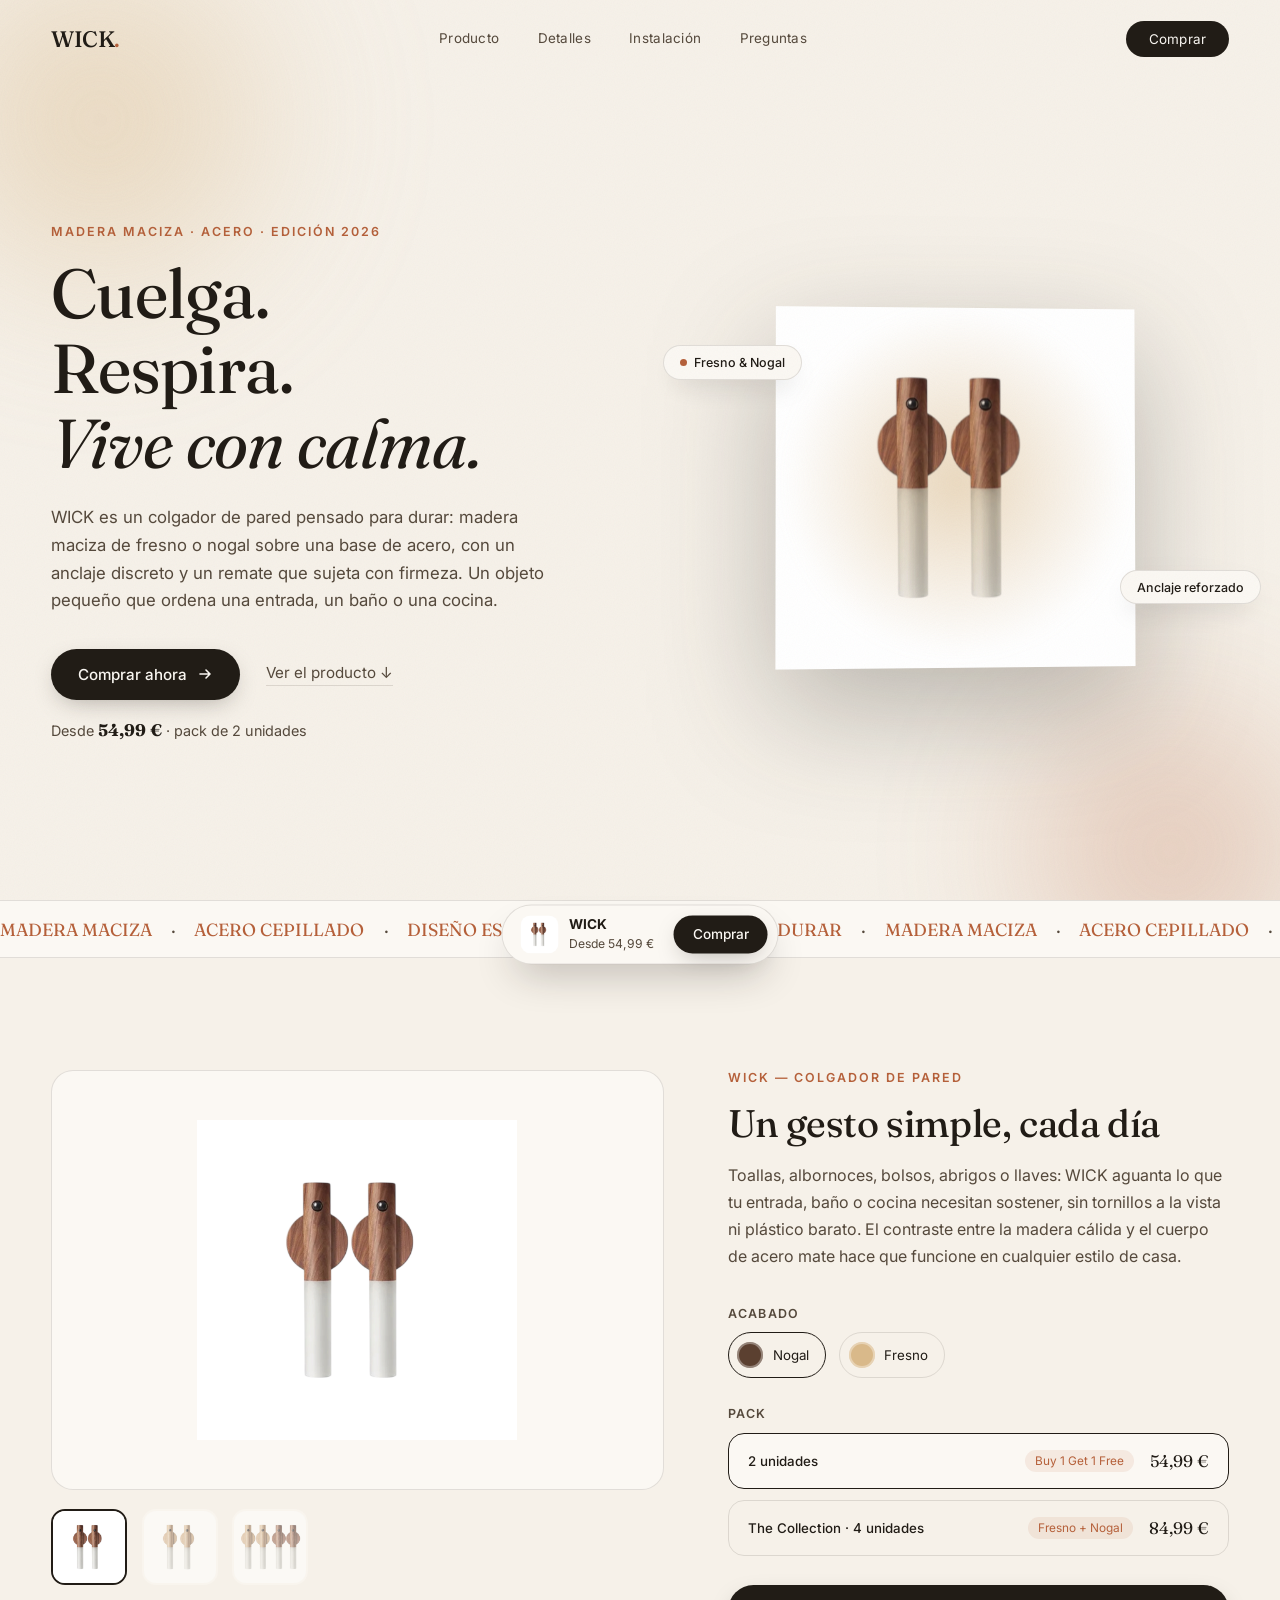
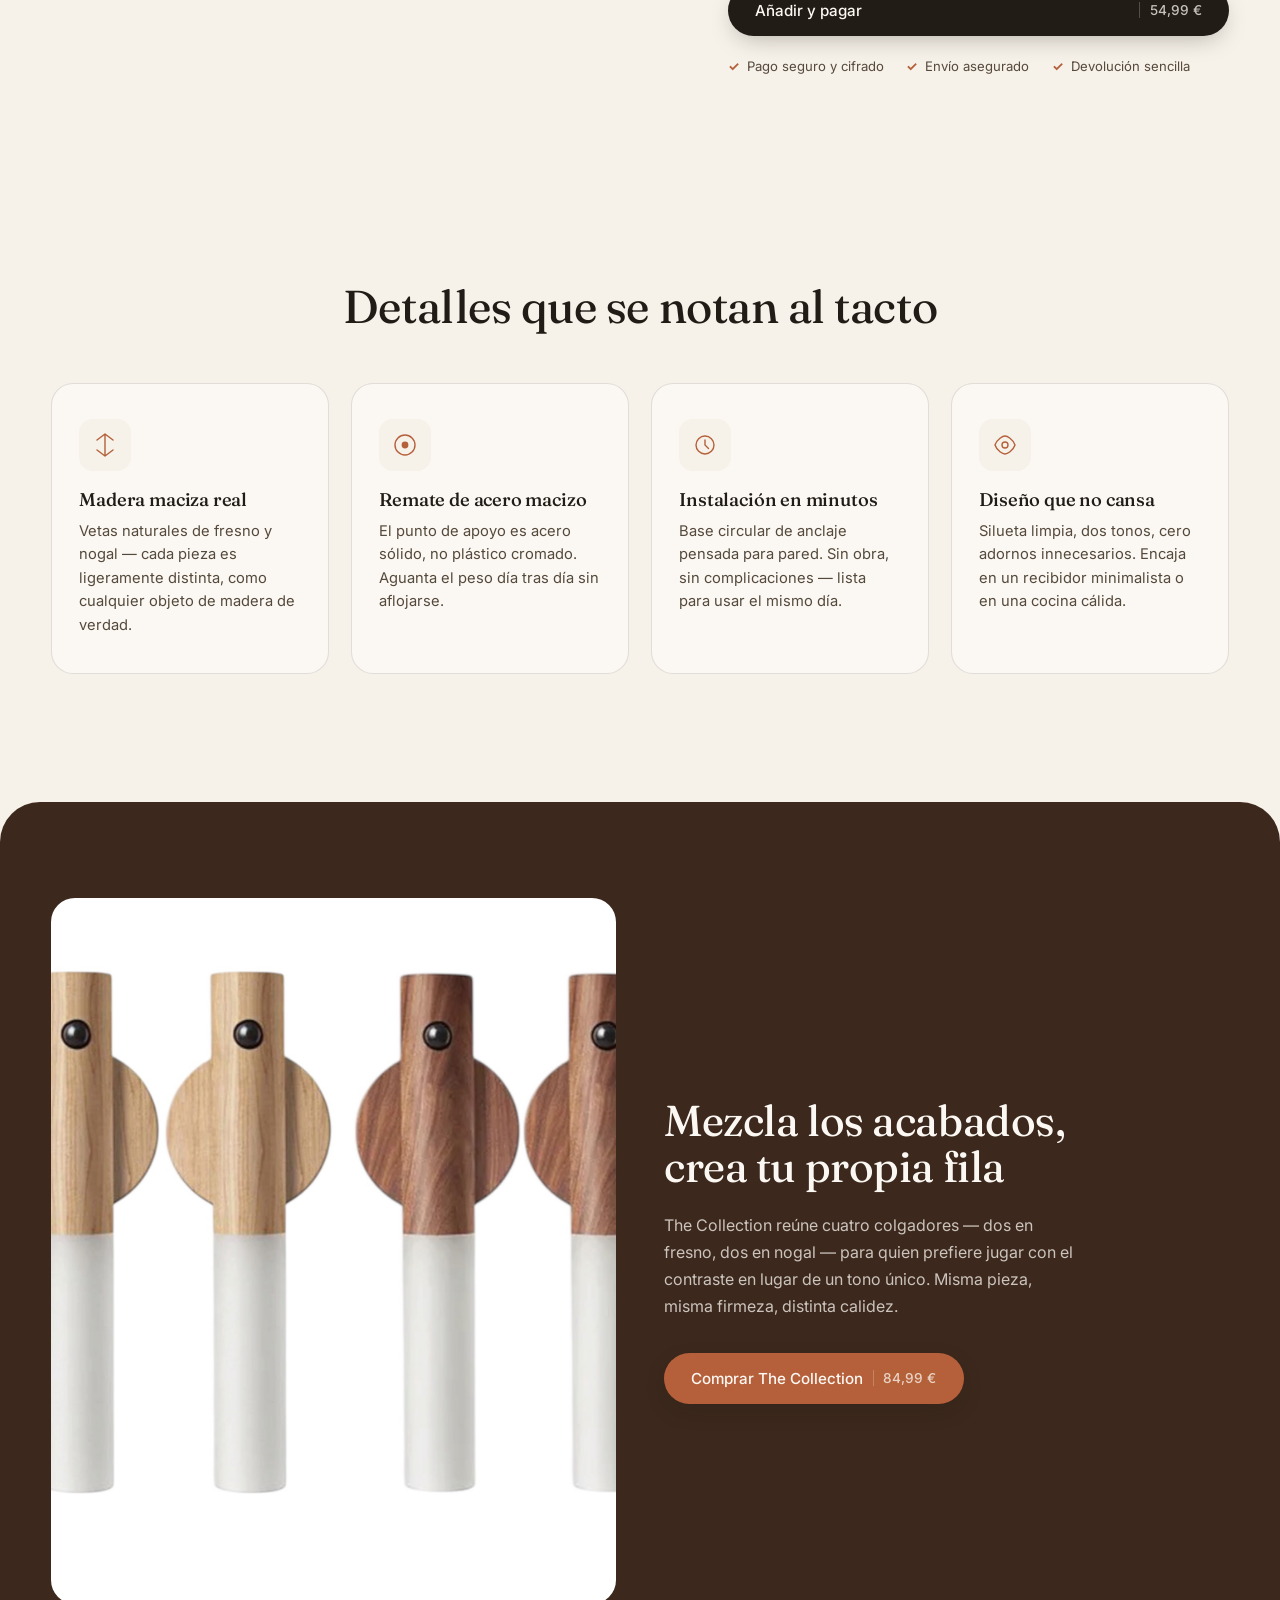
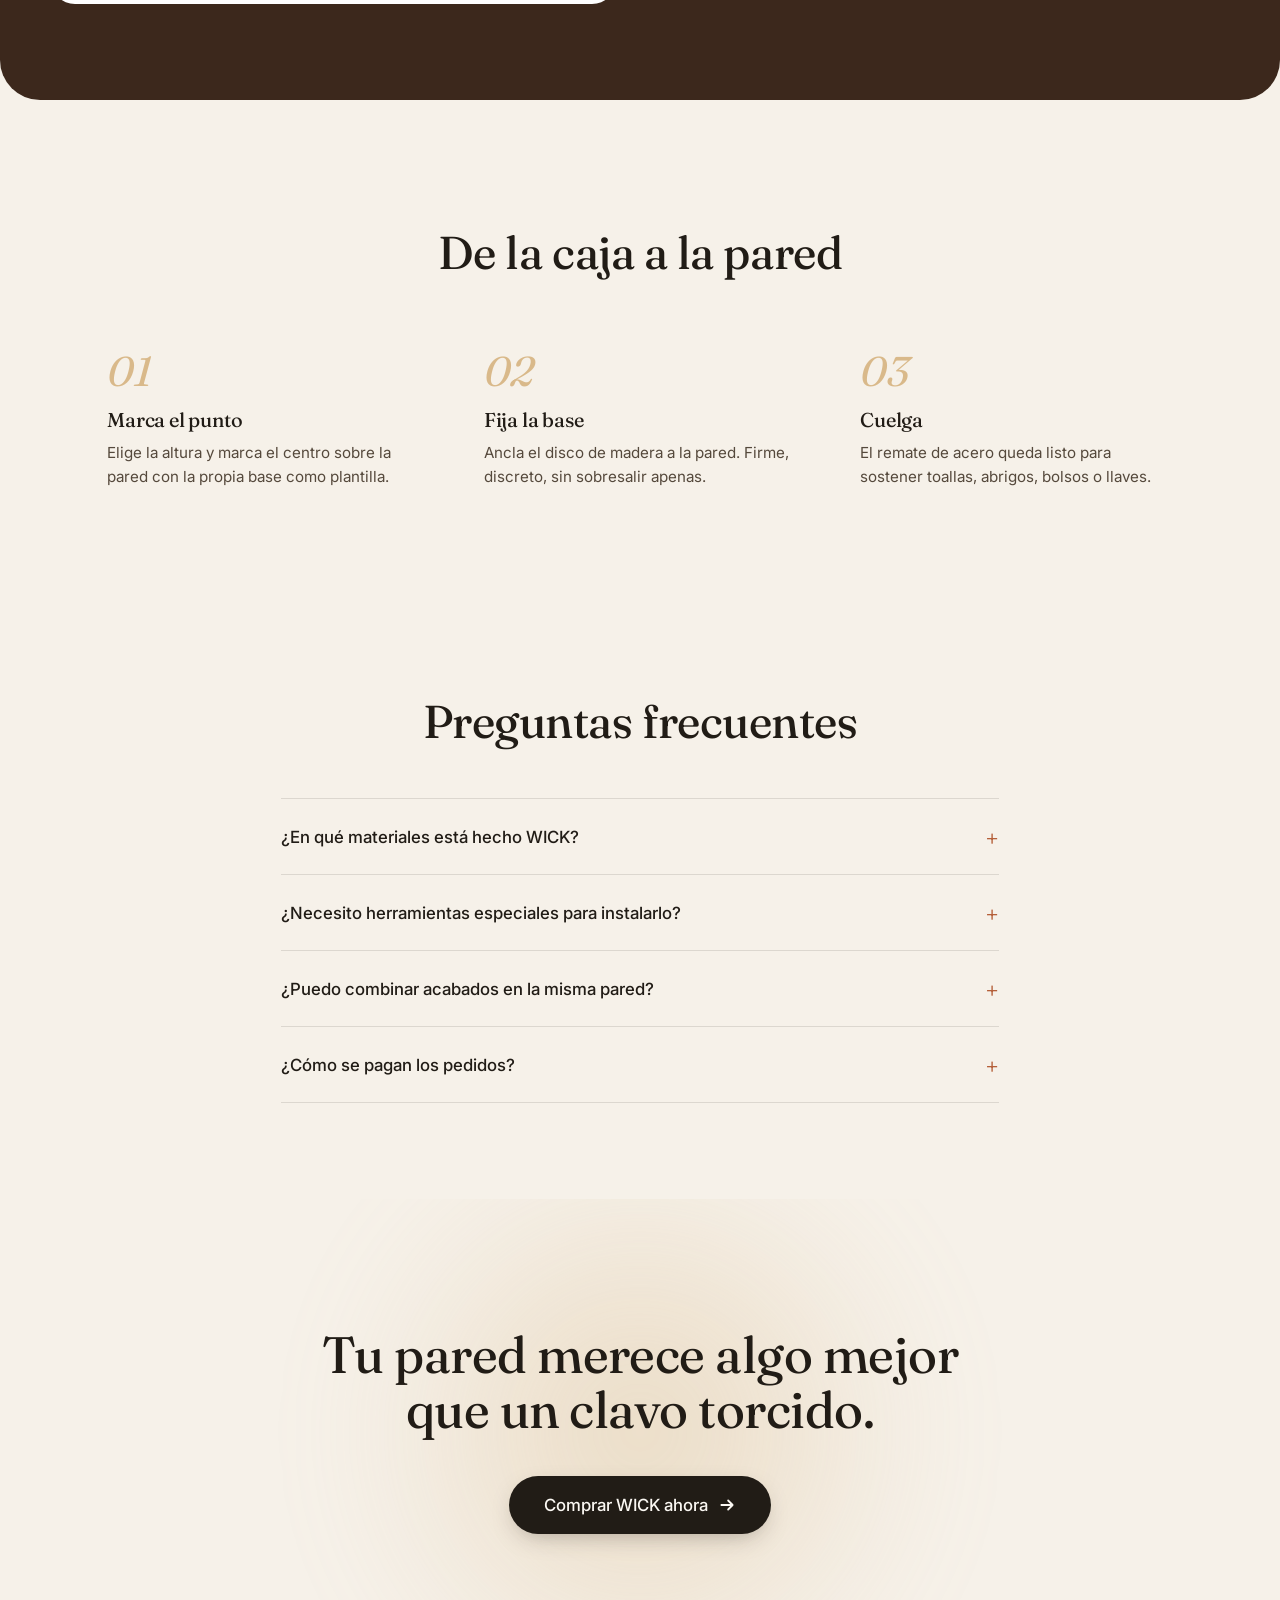
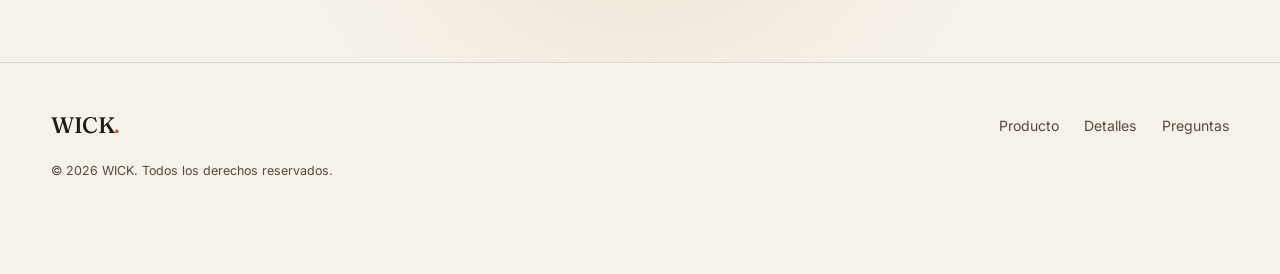
==== index.html @ 71471a66 "Replace café-bistró site with WICK product landing page Full rebuild: single-product dropshipping si" ====
<!DOCTYPE html>
<html lang="es">
<head>
<meta charset="UTF-8" />
<meta name="viewport" content="width=device-width, initial-scale=1.0" />
<title>WICK — Colgadores de madera con carácter</title>
<meta name="description" content="WICK. Colgadores de pared de madera maciza y acero, en acabado fresno y nogal. Diseño escandinavo, instalación en minutos." />
<link rel="preconnect" href="https://fonts.googleapis.com" />
<link rel="preconnect" href="https://fonts.gstatic.com" crossorigin />
<link href="https://fonts.googleapis.com/css2?family=Fraunces:ital,opsz,wght@0,9..144,300;0,9..144,450;0,9..144,600;1,9..144,400&family=Inter:wght@300;400;500;600;700&display=swap" rel="stylesheet" />
<link rel="stylesheet" href="css/styles.css" />
</head>
<body>

<div class="grain"></div>
<div class="cursor-dot" id="cursorDot"></div>

<div class="progress-bar" id="progressBar"></div>

<header class="nav" id="nav">
  <a href="#top" class="logo">WICK<span class="logo-dot">.</span></a>
  <nav class="nav-links">
    <a href="#producto">Producto</a>
    <a href="#detalles">Detalles</a>
    <a href="#instalacion">Instalación</a>
    <a href="#faq">Preguntas</a>
  </nav>
  <button class="nav-cta" data-buy data-pack="pair">Comprar</button>
  <button class="nav-burger" id="navBurger" aria-label="Menú">
    <span></span><span></span>
  </button>
</header>

<div class="mobile-menu" id="mobileMenu">
  <a href="#producto">Producto</a>
  <a href="#detalles">Detalles</a>
  <a href="#instalacion">Instalación</a>
  <a href="#faq">Preguntas</a>
  <button class="mobile-buy" data-buy data-pack="pair">Comprar ahora</button>
</div>

<main id="top">

  <!-- HERO -->
  <section class="hero">
    <div class="hero-blob blob-a"></div>
    <div class="hero-blob blob-b"></div>
    <div class="hero-inner">
      <p class="eyebrow reveal">Madera maciza · Acero · Edición 2026</p>
      <h1 class="hero-title reveal">
        <span>Cuelga.</span>
        <span>Respira.</span>
        <span class="italic">Vive con calma.</span>
      </h1>
      <p class="hero-sub reveal">
        WICK es un colgador de pared pensado para durar: madera maciza de fresno o nogal
        sobre una base de acero, con un anclaje discreto y un remate que sujeta con firmeza.
        Un objeto pequeño que ordena una entrada, un baño o una cocina.
      </p>
      <div class="hero-cta-row reveal">
        <button class="btn-primary" data-buy data-pack="pair">
          <span>Comprar ahora</span>
          <svg width="16" height="16" viewBox="0 0 16 16" fill="none"><path d="M3 8H13M13 8L9 4M13 8L9 12" stroke="currentColor" stroke-width="1.6" stroke-linecap="round" stroke-linejoin="round"/></svg>
        </button>
        <a href="#producto" class="btn-ghost">Ver el producto ↓</a>
      </div>
      <p class="hero-price reveal">Desde <strong>54,99&nbsp;€</strong> · pack de 2 unidades</p>
    </div>

    <div class="hero-stage reveal" id="tiltStage">
      <div class="hero-stage-glow"></div>
      <img id="tiltImg" class="hero-stage-img" src="assets/img/wick-walnut-pair.jpg" alt="Colgadores WICK en nogal" />
      <div class="floating-chip chip-1">
        <span class="chip-dot"></span> Fresno &amp; Nogal
      </div>
      <div class="floating-chip chip-2">
        Anclaje reforzado
      </div>
    </div>
  </section>

  <!-- MARQUEE -->
  <div class="marquee">
    <div class="marquee-track">
      <span>MADERA MACIZA</span><span>·</span><span>ACERO CEPILLADO</span><span>·</span>
      <span>DISEÑO ESCANDINAVO</span><span>·</span><span>HECHO PARA DURAR</span><span>·</span>
      <span>MADERA MACIZA</span><span>·</span><span>ACERO CEPILLADO</span><span>·</span>
      <span>DISEÑO ESCANDINAVO</span><span>·</span><span>HECHO PARA DURAR</span><span>·</span>
    </div>
  </div>

  <!-- PRODUCTO / SELECTOR -->
  <section class="product" id="producto">
    <div class="product-gallery">
      <div class="product-frame reveal-scale">
        <img id="productImg" src="assets/img/wick-walnut-pair.jpg" alt="WICK nogal" />
      </div>
      <div class="product-thumbs">
        <button class="thumb active" data-finish="walnut" data-img="assets/img/wick-walnut-pair.jpg">
          <img src="assets/img/wick-walnut-pair.jpg" alt="Nogal" />
        </button>
        <button class="thumb" data-finish="ash" data-img="assets/img/wick-ash-pair.jpg">
          <img src="assets/img/wick-ash-pair.jpg" alt="Fresno" />
        </button>
        <button class="thumb" data-finish="mix" data-img="assets/img/wick-collection-4.jpg">
          <img src="assets/img/wick-collection-4.jpg" alt="The Collection" />
        </button>
      </div>
    </div>

    <div class="product-info">
      <p class="eyebrow reveal">WICK — Colgador de pared</p>
      <h2 class="reveal">Un gesto simple, cada día</h2>
      <p class="product-desc reveal">
        Toallas, albornoces, bolsos, abrigos o llaves: WICK aguanta lo que tu entrada,
        baño o cocina necesitan sostener, sin tornillos a la vista ni plástico barato.
        El contraste entre la madera cálida y el cuerpo de acero mate hace que funcione
        en cualquier estilo de casa.
      </p>

      <div class="option-block reveal">
        <span class="option-label">Acabado</span>
        <div class="swatches">
          <button class="swatch active" data-finish="walnut" data-img="assets/img/wick-walnut-pair.jpg" style="--sw:#5b4030">
            <span>Nogal</span>
          </button>
          <button class="swatch" data-finish="ash" data-img="assets/img/wick-ash-pair.jpg" style="--sw:#d9b98a">
            <span>Fresno</span>
          </button>
        </div>
      </div>

      <div class="option-block reveal">
        <span class="option-label">Pack</span>
        <div class="pack-options">
          <button class="pack-option active" data-pack="pair" data-price="54,99 €">
            <span class="pack-name">2 unidades</span>
            <span class="pack-tag">Buy 1 Get 1 Free</span>
            <span class="pack-price">54,99 €</span>
          </button>
          <button class="pack-option" data-pack="collection" data-price="84,99 €">
            <span class="pack-name">The Collection · 4 unidades</span>
            <span class="pack-tag">Fresno + Nogal</span>
            <span class="pack-price">84,99 €</span>
          </button>
        </div>
      </div>

      <button class="btn-primary btn-block reveal" data-buy data-pack-dynamic>
        <span>Añadir y pagar</span>
        <span class="btn-price" id="btnPrice">54,99 €</span>
      </button>

      <ul class="assurances reveal">
        <li>Pago seguro y cifrado</li>
        <li>Envío asegurado</li>
        <li>Devolución sencilla</li>
      </ul>
    </div>
  </section>

  <!-- DETALLES / FEATURES -->
  <section class="features" id="detalles">
    <h2 class="section-title reveal">Detalles que se notan al tacto</h2>
    <div class="features-grid">
      <div class="feature-card reveal-scale">
        <div class="feature-icon">
          <svg width="28" height="28" viewBox="0 0 28 28" fill="none"><path d="M14 3v22M6 9l8-6 8 6M6 19l8 6 8-6" stroke="currentColor" stroke-width="1.4" stroke-linecap="round" stroke-linejoin="round"/></svg>
        </div>
        <h3>Madera maciza real</h3>
        <p>Vetas naturales de fresno y nogal — cada pieza es ligeramente distinta, como cualquier objeto de madera de verdad.</p>
      </div>
      <div class="feature-card reveal-scale">
        <div class="feature-icon">
          <svg width="28" height="28" viewBox="0 0 28 28" fill="none"><circle cx="14" cy="14" r="10" stroke="currentColor" stroke-width="1.4"/><circle cx="14" cy="14" r="3.4" fill="currentColor"/></svg>
        </div>
        <h3>Remate de acero macizo</h3>
        <p>El punto de apoyo es acero sólido, no plástico cromado. Aguanta el peso día tras día sin aflojarse.</p>
      </div>
      <div class="feature-card reveal-scale">
        <div class="feature-icon">
          <svg width="28" height="28" viewBox="0 0 28 28" fill="none"><rect x="5" y="5" width="18" height="18" rx="9" stroke="currentColor" stroke-width="1.4"/><path d="M14 9v5l3.5 3.5" stroke="currentColor" stroke-width="1.4" stroke-linecap="round"/></svg>
        </div>
        <h3>Instalación en minutos</h3>
        <p>Base circular de anclaje pensada para pared. Sin obra, sin complicaciones — lista para usar el mismo día.</p>
      </div>
      <div class="feature-card reveal-scale">
        <div class="feature-icon">
          <svg width="28" height="28" viewBox="0 0 28 28" fill="none"><path d="M4 14c2-6 8-9 10-9s8 3 10 9c-2 6-8 9-10 9s-8-3-10-9Z" stroke="currentColor" stroke-width="1.4"/><circle cx="14" cy="14" r="3" stroke="currentColor" stroke-width="1.4"/></svg>
        </div>
        <h3>Diseño que no cansa</h3>
        <p>Silueta limpia, dos tonos, cero adornos innecesarios. Encaja en un recibidor minimalista o en una cocina cálida.</p>
      </div>
    </div>
  </section>

  <!-- LIFESTYLE PARALLAX -->
  <section class="lifestyle">
    <div class="lifestyle-media" id="parallaxImg">
      <img src="assets/img/wick-collection-4.jpg" alt="Colección completa WICK" />
    </div>
    <div class="lifestyle-text">
      <h2 class="reveal">Mezcla los acabados,<br />crea tu propia fila</h2>
      <p class="reveal">
        The Collection reúne cuatro colgadores — dos en fresno, dos en nogal — para
        quien prefiere jugar con el contraste en lugar de un tono único. Misma pieza,
        misma firmeza, distinta calidez.
      </p>
      <button class="btn-primary reveal" data-buy data-pack="collection">
        <span>Comprar The Collection</span>
        <span class="btn-price">84,99 €</span>
      </button>
    </div>
  </section>

  <!-- INSTALACION STEPS -->
  <section class="steps" id="instalacion">
    <h2 class="section-title reveal">De la caja a la pared</h2>
    <div class="steps-row">
      <div class="step reveal-scale">
        <span class="step-num">01</span>
        <h3>Marca el punto</h3>
        <p>Elige la altura y marca el centro sobre la pared con la propia base como plantilla.</p>
      </div>
      <div class="step reveal-scale">
        <span class="step-num">02</span>
        <h3>Fija la base</h3>
        <p>Ancla el disco de madera a la pared. Firme, discreto, sin sobresalir apenas.</p>
      </div>
      <div class="step reveal-scale">
        <span class="step-num">03</span>
        <h3>Cuelga</h3>
        <p>El remate de acero queda listo para sostener toallas, abrigos, bolsos o llaves.</p>
      </div>
    </div>
  </section>

  <!-- FAQ -->
  <section class="faq" id="faq">
    <h2 class="section-title reveal">Preguntas frecuentes</h2>
    <div class="faq-list">
      <div class="faq-item reveal">
        <button class="faq-q">
          ¿En qué materiales está hecho WICK?
          <span class="faq-plus">+</span>
        </button>
        <div class="faq-a"><p>Cuerpo de madera maciza (fresno o nogal) combinado con una base y remate de acero. Nada de plástico en las zonas de contacto o carga.</p></div>
      </div>
      <div class="faq-item reveal">
        <button class="faq-q">
          ¿Necesito herramientas especiales para instalarlo?
          <span class="faq-plus">+</span>
        </button>
        <div class="faq-a"><p>No. La base circular está pensada para una fijación sencilla en pared con las herramientas básicas que ya tienes en casa.</p></div>
      </div>
      <div class="faq-item reveal">
        <button class="faq-q">
          ¿Puedo combinar acabados en la misma pared?
          <span class="faq-plus">+</span>
        </button>
        <div class="faq-a"><p>Sí — de hecho es lo que propone The Collection: dos WICK en fresno y dos en nogal para jugar con el contraste.</p></div>
      </div>
      <div class="faq-item reveal">
        <button class="faq-q">
          ¿Cómo se pagan los pedidos?
          <span class="faq-plus">+</span>
        </button>
        <div class="faq-a"><p>El pago se procesa a través de un checkout seguro cifrado. Al pulsar «Comprar» te llevamos directamente a completar el pedido.</p></div>
      </div>
    </div>
  </section>

  <!-- FINAL CTA -->
  <section class="final-cta">
    <div class="final-blob"></div>
    <h2 class="reveal">Tu pared merece algo mejor<br />que un clavo torcido.</h2>
    <button class="btn-primary btn-large reveal" data-buy data-pack="pair">
      <span>Comprar WICK ahora</span>
      <svg width="18" height="18" viewBox="0 0 16 16" fill="none"><path d="M3 8H13M13 8L9 4M13 8L9 12" stroke="currentColor" stroke-width="1.6" stroke-linecap="round" stroke-linejoin="round"/></svg>
    </button>
  </section>

</main>

<footer class="footer">
  <div class="footer-top">
    <span class="logo">WICK<span class="logo-dot">.</span></span>
    <div class="footer-links">
      <a href="#producto">Producto</a>
      <a href="#detalles">Detalles</a>
      <a href="#faq">Preguntas</a>
    </div>
  </div>
  <p class="footer-note">© 2026 WICK. Todos los derechos reservados.</p>
</footer>

<div class="sticky-buy" id="stickyBuy">
  <div class="sticky-buy-info">
    <img src="assets/img/wick-walnut-pair.jpg" alt="" />
    <div>
      <strong>WICK</strong>
      <span id="stickyPrice">Desde 54,99 €</span>
    </div>
  </div>
  <button class="btn-primary" data-buy data-pack-dynamic>Comprar</button>
</div>

<script src="js/main.js"></script>
</body>
</html>
---- css/styles.css ----
/* ---------- Reset & base ---------- */
*, *::before, *::after { box-sizing: border-box; margin: 0; padding: 0; }

:root {
  --cream: #f6f1e9;
  --paper: #fbf8f3;
  --ink: #211c16;
  --ink-soft: #55493c;
  --walnut: #5b4030;
  --walnut-deep: #3c281c;
  --ash: #d9b98a;
  --rust: #b5603a;
  --steel: #3a3f3f;
  --line: rgba(33, 28, 22, 0.12);
  --radius: 22px;
  --ease: cubic-bezier(.16,.84,.32,1);
}

html { scroll-behavior: smooth; }

body {
  background: var(--cream);
  color: var(--ink);
  font-family: "Inter", sans-serif;
  font-weight: 400;
  overflow-x: hidden;
  cursor: default;
  -webkit-font-smoothing: antialiased;
}

h1, h2, h3 {
  font-family: "Fraunces", serif;
  font-weight: 450;
  letter-spacing: -0.01em;
  line-height: 1.08;
}

.italic { font-style: italic; font-weight: 400; }

img { max-width: 100%; display: block; }

a { color: inherit; }

button { font-family: inherit; cursor: pointer; border: none; background: none; color: inherit; }

.reveal, .reveal-scale {
  opacity: 0;
  transform: translateY(28px);
  transition: opacity .9s var(--ease), transform .9s var(--ease);
}
.reveal-scale { transform: translateY(20px) scale(.96); }
.reveal.in, .reveal-scale.in { opacity: 1; transform: none; }

/* stagger inside hero/product blocks */
.hero-title span, .hero-sub, .hero-cta-row, .eyebrow, .hero-price { transition-delay: calc(var(--i, 0) * 70ms); }

/* ---------- Grain texture overlay ---------- */
.grain {
  position: fixed; inset: 0; z-index: 9998; pointer-events: none;
  opacity: .045; mix-blend-mode: multiply;
  background-image: url("data:image/svg+xml,%3Csvg xmlns='http://www.w3.org/2000/svg' width='120' height='120'%3E%3Cfilter id='n'%3E%3CfeTurbulence type='fractalNoise' baseFrequency='0.9' numOctaves='2' stitchTiles='stitch'/%3E%3C/filter%3E%3Crect width='100%25' height='100%25' filter='url(%23n)'/%3E%3C/svg%3E");
}

/* custom cursor dot (desktop only, added via JS) */
.cursor-dot {
  position: fixed; top: 0; left: 0; width: 10px; height: 10px; border-radius: 50%;
  background: var(--rust); pointer-events: none; z-index: 9999;
  transform: translate(-50%,-50%); transition: transform .15s ease, opacity .3s ease, width .2s ease, height .2s ease;
  opacity: 0;
}
.cursor-dot.show { opacity: .85; }
.cursor-dot.big { width: 40px; height: 40px; background: rgba(181,96,58,.18); border: 1px solid var(--rust); }

/* progress bar */
.progress-bar {
  position: fixed; top: 0; left: 0; height: 3px; width: 0%;
  background: linear-gradient(90deg, var(--rust), var(--walnut));
  z-index: 10000; transition: width .1s linear;
}

/* ---------- Nav ---------- */
.nav {
  position: fixed; top: 0; left: 0; right: 0; z-index: 500;
  display: flex; align-items: center; justify-content: space-between;
  padding: 1.3rem clamp(1.2rem, 4vw, 3.2rem);
  background: rgba(246, 241, 233, 0);
  transition: background .4s var(--ease), padding .4s var(--ease), box-shadow .4s var(--ease);
}
.nav.scrolled {
  background: rgba(246, 241, 233, .88);
  backdrop-filter: blur(16px);
  padding-top: .85rem; padding-bottom: .85rem;
  box-shadow: 0 1px 0 var(--line);
}
.logo {
  font-family: "Fraunces", serif; font-size: 1.4rem; font-weight: 500;
  text-decoration: none; letter-spacing: -0.02em;
}
.logo-dot { color: var(--rust); }
.nav-links { display: flex; gap: 2.4rem; list-style: none; }
.nav-links a {
  text-decoration: none; font-size: .84rem; letter-spacing: .02em;
  color: var(--ink-soft); position: relative; padding-bottom: 2px;
}
.nav-links a::after {
  content: ""; position: absolute; left: 0; bottom: -2px; width: 0; height: 1px;
  background: var(--ink); transition: width .3s var(--ease);
}
.nav-links a:hover::after { width: 100%; }
.nav-cta {
  background: var(--ink); color: var(--paper); padding: .62rem 1.4rem;
  border-radius: 100px; font-size: .84rem; letter-spacing: .02em;
  transition: transform .25s var(--ease), background .25s ease;
}
.nav-cta:hover { background: var(--rust); transform: translateY(-2px); }
.nav-burger { display: none; flex-direction: column; gap: 5px; width: 26px; }
.nav-burger span { display: block; height: 2px; background: var(--ink); border-radius: 2px; }

.mobile-menu {
  position: fixed; inset: 0; top: 0; z-index: 490;
  background: var(--cream); display: flex; flex-direction: column;
  align-items: center; justify-content: center; gap: 1.8rem;
  transform: translateY(-100%); transition: transform .5s var(--ease);
}
.mobile-menu.open { transform: translateY(0); }
.mobile-menu a { text-decoration: none; font-family: "Fraunces", serif; font-size: 1.6rem; }
.mobile-buy {
  margin-top: 1rem; background: var(--ink); color: var(--paper);
  padding: .9rem 2.2rem; border-radius: 100px; font-size: 1rem;
}

/* ---------- Hero ---------- */
.hero {
  position: relative; min-height: 100vh;
  display: grid; grid-template-columns: 1.05fr .95fr; align-items: center;
  gap: 2rem; padding: 8rem clamp(1.2rem, 4vw, 3.5rem) 4rem;
  overflow: hidden;
}
.hero-blob {
  position: absolute; border-radius: 50%; filter: blur(70px); z-index: 0;
  opacity: .55;
}
.blob-a { width: 480px; height: 480px; background: radial-gradient(circle, var(--ash), transparent 70%); top: -120px; left: -140px; }
.blob-b { width: 420px; height: 420px; background: radial-gradient(circle, var(--rust), transparent 70%); bottom: -160px; right: -100px; opacity: .35; }

.hero-inner { position: relative; z-index: 2; }
.eyebrow {
  font-size: .78rem; letter-spacing: .16em; text-transform: uppercase;
  color: var(--rust); margin-bottom: 1.1rem; font-weight: 600;
}
.hero-title {
  font-size: clamp(2.6rem, 5.4vw, 4.6rem); display: flex; flex-direction: column;
  margin-bottom: 1.5rem;
}
.hero-sub {
  font-size: 1.05rem; line-height: 1.65; color: var(--ink-soft);
  max-width: 46ch; margin-bottom: 2.1rem;
}
.hero-cta-row { display: flex; align-items: center; gap: 1.6rem; margin-bottom: 1.3rem; flex-wrap: wrap; }

.btn-primary {
  display: inline-flex; align-items: center; gap: .6rem;
  background: var(--ink); color: var(--paper);
  padding: 1rem 1.7rem; border-radius: 100px; font-size: .95rem; font-weight: 500;
  transition: transform .3s var(--ease), background .3s ease, box-shadow .3s ease;
  box-shadow: 0 8px 24px -8px rgba(33,28,22,.35);
  position: relative; overflow: hidden;
}
.btn-primary svg { transition: transform .3s var(--ease); }
.btn-primary:hover { background: var(--rust); transform: translateY(-3px); box-shadow: 0 14px 30px -10px rgba(181,96,58,.55); }
.btn-primary:hover svg { transform: translateX(3px); }
.btn-primary:active { transform: translateY(-1px) scale(.98); }
.btn-primary.pulsing::after {
  content: ""; position: absolute; inset: 0; border-radius: 100px;
  box-shadow: 0 0 0 0 rgba(181,96,58,.55);
}
.btn-price { opacity: .75; font-size: .85rem; border-left: 1px solid rgba(255,255,255,.3); padding-left: .6rem; }
.btn-block { width: 100%; justify-content: space-between; }
.btn-large { padding: 1.2rem 2.2rem; font-size: 1.05rem; }

.btn-ghost {
  text-decoration: none; font-size: .95rem; color: var(--ink-soft);
  border-bottom: 1px solid var(--line); padding-bottom: 3px;
  transition: color .25s ease, border-color .25s ease;
}
.btn-ghost:hover { color: var(--ink); border-color: var(--ink); }

.hero-price { font-size: .9rem; color: var(--ink-soft); }
.hero-price strong { color: var(--ink); font-family: "Fraunces", serif; font-size: 1.05rem; }

.hero-stage {
  position: relative; z-index: 2; perspective: 1200px;
  display: flex; align-items: center; justify-content: center;
}
.hero-stage-glow {
  position: absolute; width: 340px; height: 340px; border-radius: 50%;
  background: radial-gradient(circle, rgba(217,185,138,.55), transparent 72%);
  filter: blur(10px); z-index: 0;
}
.hero-stage-img {
  position: relative; z-index: 1; width: min(360px, 78%);
  transform-style: preserve-3d; will-change: transform;
  filter: drop-shadow(0 40px 60px rgba(33,28,22,.28));
  transition: transform .25s cubic-bezier(.2,.8,.3,1);
  mix-blend-mode: multiply;
}
.floating-chip {
  position: absolute; z-index: 3; background: var(--paper);
  border: 1px solid var(--line); border-radius: 100px;
  padding: .55rem 1rem; font-size: .78rem; font-weight: 500;
  display: flex; align-items: center; gap: .45rem;
  box-shadow: 0 12px 28px -12px rgba(33,28,22,.25);
  animation: floatChip 5s ease-in-out infinite;
}
.chip-1 { top: 12%; left: -4%; animation-delay: 0s; }
.chip-2 { bottom: 16%; right: -6%; animation-delay: 1.4s; }
.chip-dot { width: 7px; height: 7px; border-radius: 50%; background: var(--rust); display: inline-block; }
@keyframes floatChip {
  0%, 100% { transform: translateY(0); }
  50% { transform: translateY(-10px); }
}

/* ---------- Marquee ---------- */
.marquee {
  border-top: 1px solid var(--line); border-bottom: 1px solid var(--line);
  overflow: hidden; padding: 1.1rem 0; background: var(--paper);
}
.marquee-track {
  display: flex; gap: 1.2rem; white-space: nowrap; width: max-content;
  animation: marquee 26s linear infinite;
  font-family: "Fraunces", serif; font-size: 1.1rem; color: var(--ink-soft);
}
.marquee-track span:nth-child(odd) { color: var(--rust); }
@keyframes marquee {
  from { transform: translateX(0); }
  to { transform: translateX(-50%); }
}

/* ---------- Product section ---------- */
.product {
  display: grid; grid-template-columns: 1.1fr .9fr; gap: clamp(2rem, 5vw, 5rem);
  padding: 7rem clamp(1.2rem, 4vw, 3.5rem);
  max-width: 1400px; margin: 0 auto;
  align-items: start;
}
.product-gallery { position: sticky; top: 6rem; }
.product-frame {
  background: var(--paper); border-radius: var(--radius);
  padding: 2.5rem; display: flex; align-items: center; justify-content: center;
  border: 1px solid var(--line); overflow: hidden; position: relative;
  min-height: 420px;
}
.product-frame img {
  width: min(320px, 100%); transition: opacity .35s ease, transform .5s var(--ease);
}
.product-thumbs { display: flex; gap: .9rem; margin-top: 1.2rem; }
.thumb {
  width: 76px; height: 76px; border-radius: 14px; overflow: hidden;
  border: 2px solid transparent; padding: 0; background: var(--paper);
  opacity: .55; transition: opacity .25s ease, border-color .25s ease, transform .25s ease;
}
.thumb img { width: 100%; height: 100%; object-fit: cover; }
.thumb:hover { opacity: .85; transform: translateY(-2px); }
.thumb.active { opacity: 1; border-color: var(--ink); }

.product-info h2 { font-size: clamp(1.9rem, 3vw, 2.6rem); margin-bottom: 1.1rem; }
.product-desc { color: var(--ink-soft); line-height: 1.7; margin-bottom: 2.2rem; max-width: 52ch; }

.option-block { margin-bottom: 1.8rem; }
.option-label {
  display: block; font-size: .78rem; letter-spacing: .1em; text-transform: uppercase;
  color: var(--ink-soft); margin-bottom: .7rem; font-weight: 600;
}
.swatches { display: flex; gap: .8rem; }
.swatch {
  display: flex; align-items: center; gap: .6rem; padding: .55rem 1rem .55rem .55rem;
  border-radius: 100px; border: 1.5px solid var(--line); transition: border-color .25s ease, transform .2s ease;
}
.swatch::before {
  content: ""; width: 26px; height: 26px; border-radius: 50%; background: var(--sw);
  box-shadow: inset 0 0 0 2px rgba(255,255,255,.35);
}
.swatch:hover { transform: translateY(-2px); }
.swatch.active { border-color: var(--ink); }

.pack-options { display: flex; flex-direction: column; gap: .7rem; }
.pack-option {
  display: flex; align-items: center; justify-content: space-between;
  padding: 1rem 1.2rem; border: 1.5px solid var(--line); border-radius: 16px;
  text-align: left; transition: border-color .25s ease, background .25s ease, transform .2s ease;
}
.pack-option:hover { transform: translateY(-2px); }
.pack-option.active { border-color: var(--ink); background: var(--paper); }
.pack-name { font-weight: 500; flex: 1; }
.pack-tag {
  font-size: .74rem; color: var(--rust); background: rgba(181,96,58,.1);
  padding: .25rem .6rem; border-radius: 100px; margin-right: 1rem; white-space: nowrap;
}
.pack-price { font-family: "Fraunces", serif; font-size: 1.05rem; }

.assurances {
  list-style: none; display: flex; flex-wrap: wrap; gap: .5rem 1.4rem;
  margin-top: 1.4rem; font-size: .82rem; color: var(--ink-soft);
}
.assurances li { position: relative; padding-left: 1.2rem; }
.assurances li::before {
  content: "✓"; position: absolute; left: 0; color: var(--rust); font-weight: 700;
}

/* ---------- Features ---------- */
.features { padding: 6rem clamp(1.2rem, 4vw, 3.5rem); max-width: 1400px; margin: 0 auto; }
.section-title {
  font-size: clamp(2rem, 3.6vw, 3rem); text-align: center; margin-bottom: 3.2rem;
}
.features-grid {
  display: grid; grid-template-columns: repeat(4, 1fr); gap: 1.4rem;
}
.feature-card {
  background: var(--paper); border: 1px solid var(--line); border-radius: var(--radius);
  padding: 2.2rem 1.7rem; transition: transform .4s var(--ease), box-shadow .4s var(--ease);
}
.feature-card:hover { transform: translateY(-8px) rotate(-.4deg); box-shadow: 0 24px 40px -20px rgba(33,28,22,.22); }
.feature-icon {
  width: 52px; height: 52px; border-radius: 14px; background: var(--cream);
  display: flex; align-items: center; justify-content: center; margin-bottom: 1.2rem;
  color: var(--rust);
}
.feature-card h3 { font-size: 1.15rem; margin-bottom: .6rem; font-weight: 500; }
.feature-card p { font-size: .92rem; color: var(--ink-soft); line-height: 1.6; }

/* ---------- Lifestyle parallax ---------- */
.lifestyle {
  display: grid; grid-template-columns: 1fr 1fr; align-items: center; gap: 3rem;
  padding: 6rem clamp(1.2rem, 4vw, 3.5rem); background: var(--walnut-deep); color: var(--paper);
  border-radius: 40px; max-width: 1400px; margin: 2rem auto; overflow: hidden; position: relative;
}
.lifestyle-media {
  border-radius: 24px; overflow: hidden; aspect-ratio: 4/5; position: relative;
  background: rgba(255,255,255,.05);
}
.lifestyle-media img {
  width: 100%; height: 118%; object-fit: cover; object-position: center 30%;
  position: relative; top: -9%;
  will-change: transform;
}
.lifestyle-text h2 { font-size: clamp(1.9rem, 3.4vw, 2.7rem); margin-bottom: 1.3rem; color: var(--paper); }
.lifestyle-text p { color: rgba(251,248,243,.75); line-height: 1.7; margin-bottom: 2rem; max-width: 42ch; }
.lifestyle .btn-primary { background: var(--rust); }
.lifestyle .btn-primary:hover { background: var(--ash); color: var(--ink); }

/* ---------- Steps ---------- */
.steps { padding: 6rem clamp(1.2rem, 4vw, 3.5rem); max-width: 1200px; margin: 0 auto; }
.steps-row { display: grid; grid-template-columns: repeat(3, 1fr); gap: 2rem; }
.step { padding: 1rem; }
.step-num {
  font-family: "Fraunces", serif; font-style: italic; font-size: 2.6rem;
  color: var(--ash); display: block; margin-bottom: .8rem;
}
.step h3 { font-size: 1.25rem; margin-bottom: .6rem; }
.step p { color: var(--ink-soft); line-height: 1.6; font-size: .95rem; }

/* ---------- FAQ ---------- */
.faq { padding: 6rem clamp(1.2rem, 4vw, 3.5rem); max-width: 820px; margin: 0 auto; }
.faq-list { border-top: 1px solid var(--line); }
.faq-item { border-bottom: 1px solid var(--line); }
.faq-q {
  width: 100%; display: flex; align-items: center; justify-content: space-between;
  padding: 1.5rem 0; font-size: 1.05rem; font-weight: 500; text-align: left;
}
.faq-plus { font-size: 1.4rem; font-weight: 300; transition: transform .35s var(--ease); color: var(--rust); }
.faq-item.open .faq-plus { transform: rotate(45deg); }
.faq-a {
  max-height: 0; overflow: hidden; transition: max-height .4s var(--ease), padding .4s var(--ease);
}
.faq-item.open .faq-a { max-height: 200px; padding-bottom: 1.5rem; }
.faq-a p { color: var(--ink-soft); line-height: 1.65; max-width: 60ch; }

/* ---------- Final CTA ---------- */
.final-cta {
  position: relative; text-align: center; padding: 8rem clamp(1.2rem, 4vw, 3.5rem);
  overflow: hidden;
}
.final-blob {
  position: absolute; width: 600px; height: 600px; left: 50%; top: 50%;
  transform: translate(-50%, -50%); border-radius: 50%;
  background: radial-gradient(circle, var(--ash), transparent 70%); opacity: .4; filter: blur(60px);
  z-index: 0;
}
.final-cta h2 { position: relative; z-index: 1; font-size: clamp(2rem, 4.2vw, 3.2rem); margin-bottom: 2.4rem; }
.final-cta .btn-primary { position: relative; z-index: 1; }

/* ---------- Footer ---------- */
.footer { padding: 3rem clamp(1.2rem, 4vw, 3.5rem) 6rem; border-top: 1px solid var(--line); }
.footer-top { display: flex; align-items: center; justify-content: space-between; margin-bottom: 1.5rem; flex-wrap: wrap; gap: 1rem; }
.footer-links { display: flex; gap: 1.6rem; }
.footer-links a { text-decoration: none; font-size: .88rem; color: var(--ink-soft); }
.footer-note { font-size: .78rem; color: var(--ink-soft); }

/* ---------- Sticky buy bar ---------- */
.sticky-buy {
  position: fixed; left: 50%; bottom: 1.2rem; transform: translate(-50%, 140%);
  z-index: 400; background: var(--paper); border: 1px solid var(--line);
  border-radius: 100px; padding: .6rem .6rem .6rem 1.1rem;
  display: flex; align-items: center; gap: 1.2rem;
  box-shadow: 0 20px 40px -14px rgba(33,28,22,.3);
  transition: transform .45s var(--ease);
}
.sticky-buy.show { transform: translate(-50%, 0); }
.sticky-buy-info { display: flex; align-items: center; gap: .7rem; }
.sticky-buy-info img { width: 38px; height: 38px; border-radius: 10px; object-fit: cover; }
.sticky-buy-info strong { display: block; font-size: .85rem; }
.sticky-buy-info span { font-size: .76rem; color: var(--ink-soft); }
.sticky-buy .btn-primary { padding: .7rem 1.2rem; font-size: .85rem; }

/* ---------- Responsive ---------- */
@media (max-width: 980px) {
  .nav-links { display: none; }
  .nav-burger { display: flex; }
  .hero { grid-template-columns: 1fr; text-align: left; padding-top: 7rem; }
  .hero-stage { margin-top: 2rem; height: 340px; }
  .product { grid-template-columns: 1fr; }
  .product-gallery { position: static; }
  .features-grid { grid-template-columns: repeat(2, 1fr); }
  .lifestyle { grid-template-columns: 1fr; border-radius: 26px; }
  .steps-row { grid-template-columns: 1fr; gap: 2.4rem; }
}
@media (max-width: 560px) {
  .features-grid { grid-template-columns: 1fr; }
  .hero-cta-row { flex-direction: column; align-items: flex-start; gap: 1rem; }
  .floating-chip { display: none; }
  .sticky-buy-info span { display: none; }
}

@media (prefers-reduced-motion: reduce) {
  *, *::before, *::after { animation-duration: 0.001ms !important; animation-iteration-count: 1 !important; transition-duration: 0.001ms !important; }
}
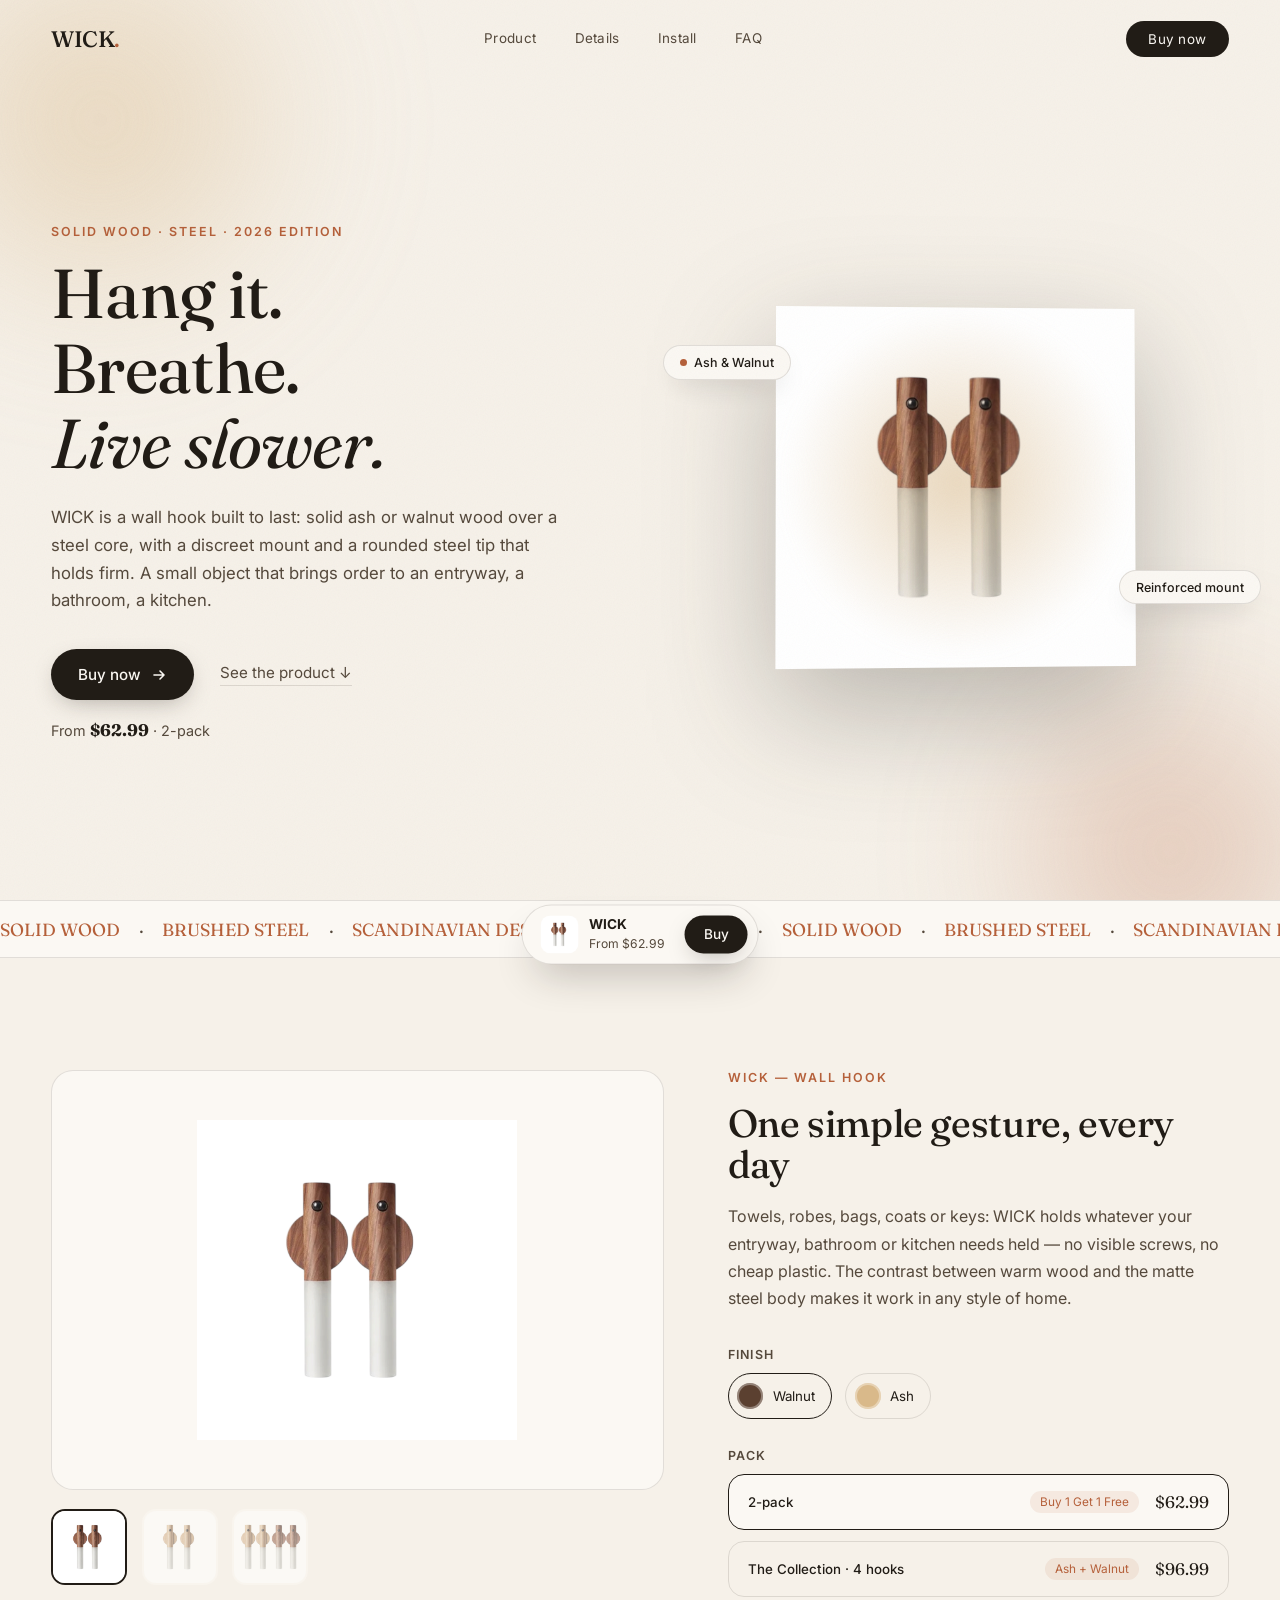
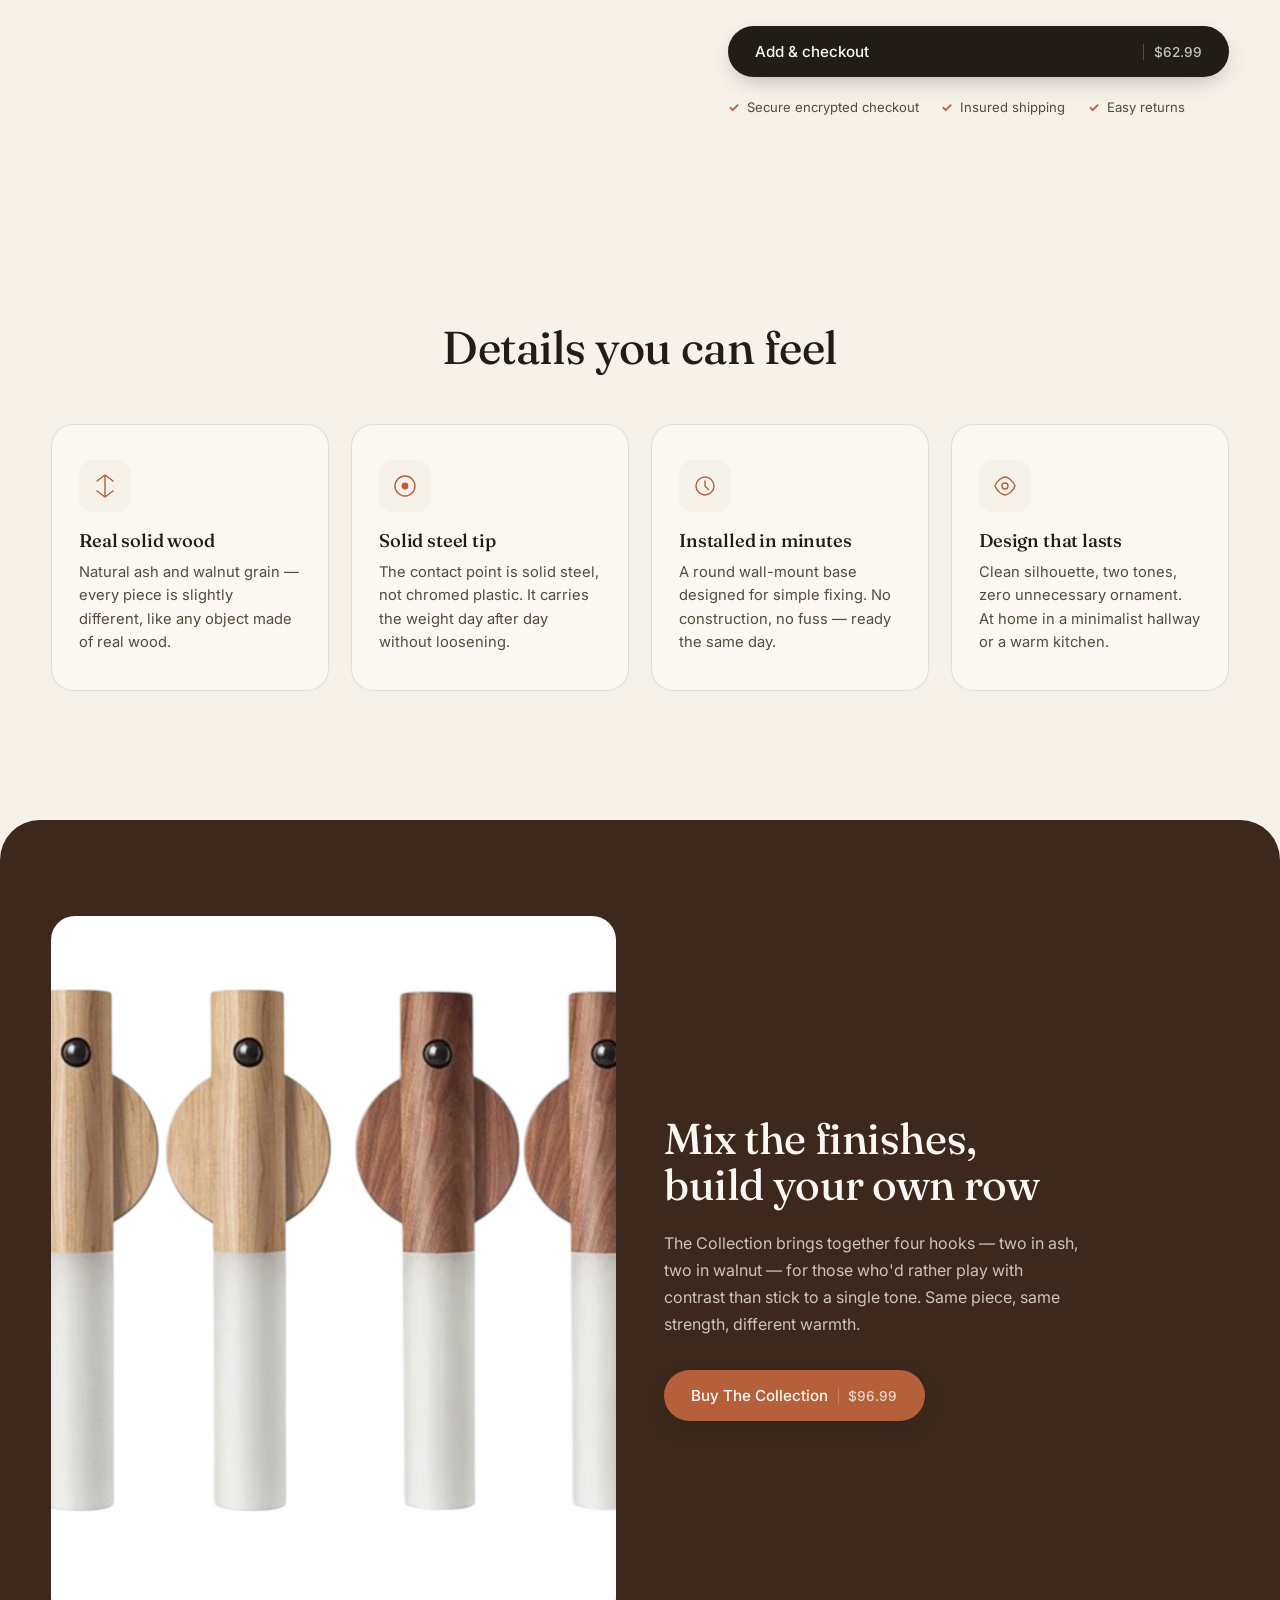
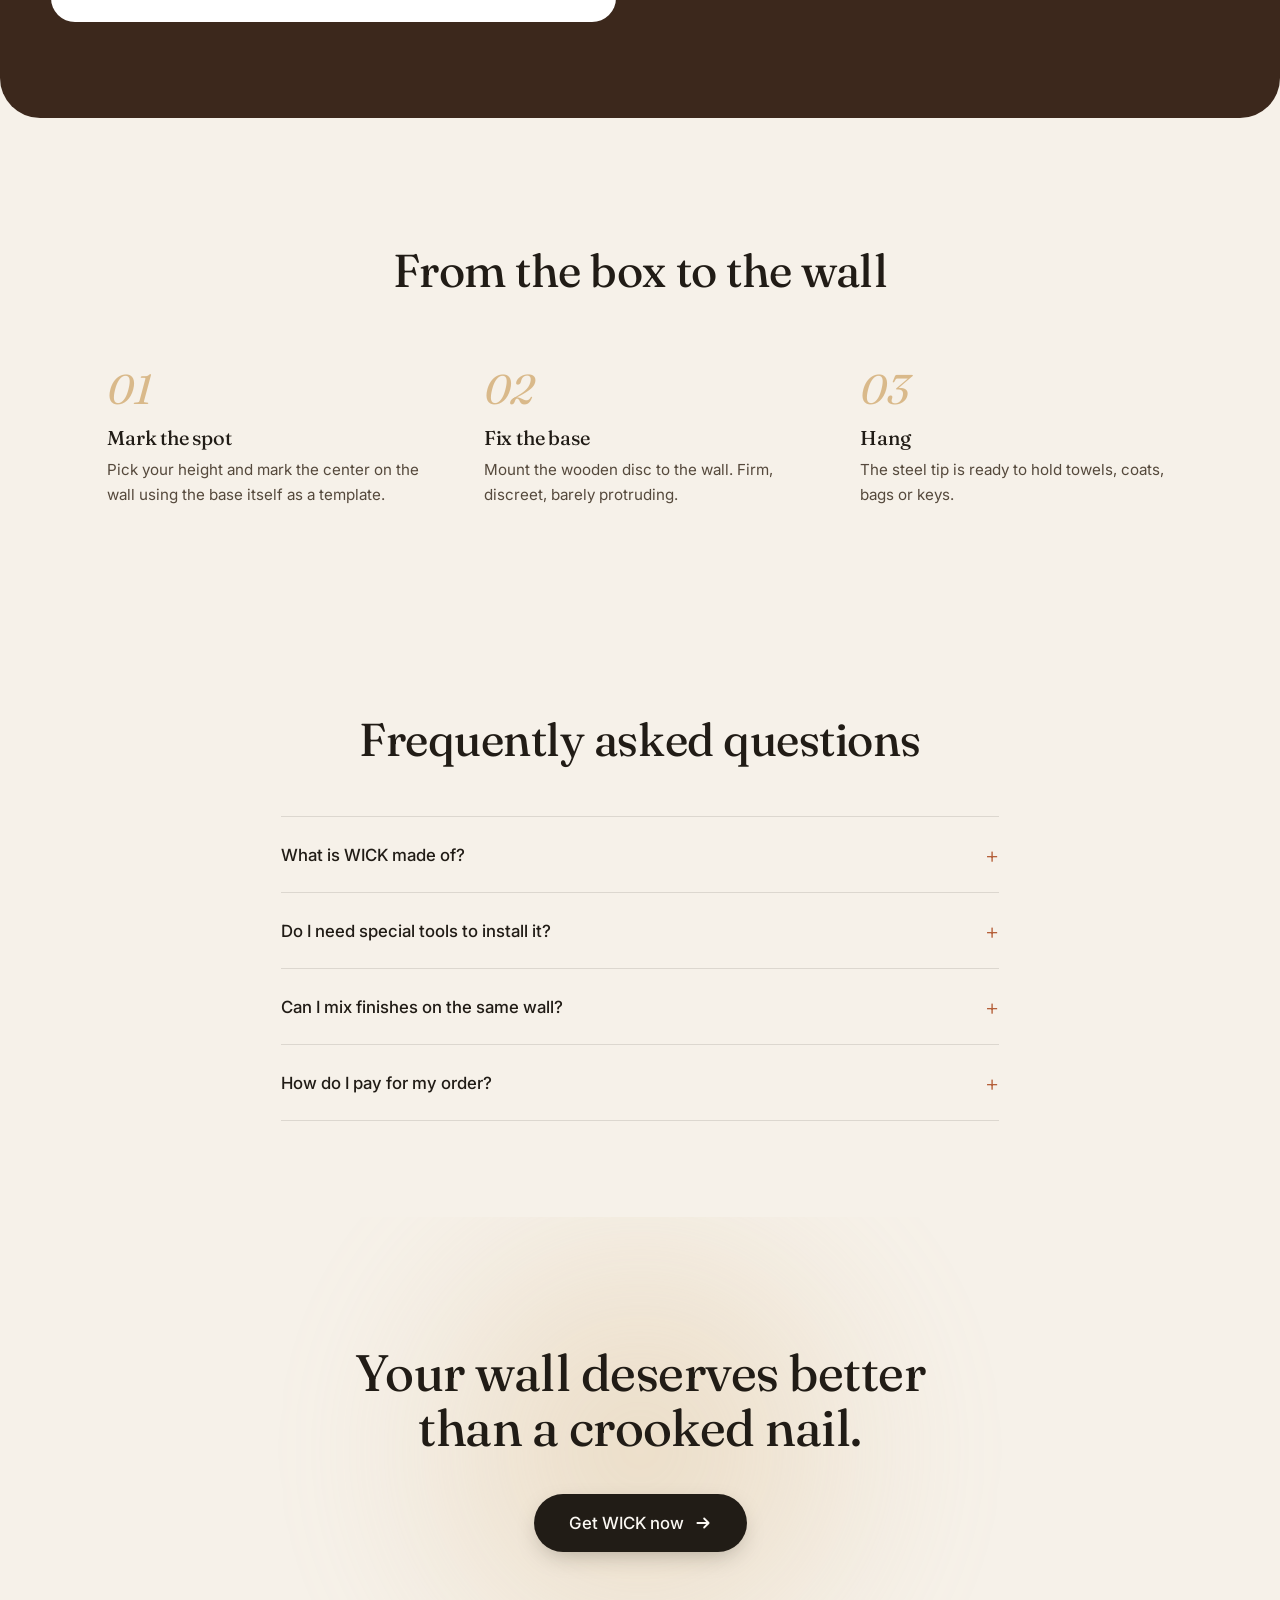
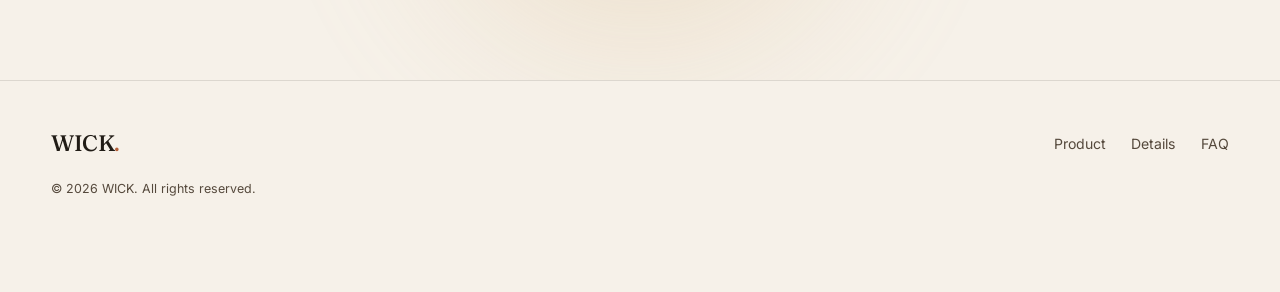
==== commit 17f4ad0e: "Translate site to English and price in USD for the US market Full copy translation (nav, hero, produ" ====
--- a/index.html
+++ b/index.html
@@ -1,10 +1,10 @@
 <!DOCTYPE html>
-<html lang="es">
+<html lang="en">
 <head>
 <meta charset="UTF-8" />
 <meta name="viewport" content="width=device-width, initial-scale=1.0" />
-<title>WICK — Colgadores de madera con carácter</title>
-<meta name="description" content="WICK. Colgadores de pared de madera maciza y acero, en acabado fresno y nogal. Diseño escandinavo, instalación en minutos." />
+<title>WICK — Solid Wood Wall Hooks with Character</title>
+<meta name="description" content="WICK. Solid wood and steel wall hooks in ash and walnut. Scandinavian design, installed in minutes." />
 <link rel="preconnect" href="https://fonts.googleapis.com" />
 <link rel="preconnect" href="https://fonts.gstatic.com" crossorigin />
 <link href="https://fonts.googleapis.com/css2?family=Fraunces:ital,opsz,wght@0,9..144,300;0,9..144,450;0,9..144,600;1,9..144,400&family=Inter:wght@300;400;500;600;700&display=swap" rel="stylesheet" />
@@ -20,61 +20,61 @@
 <header class="nav" id="nav">
   <a href="#top" class="logo">WICK<span class="logo-dot">.</span></a>
   <nav class="nav-links">
-    <a href="#producto">Producto</a>
-    <a href="#detalles">Detalles</a>
-    <a href="#instalacion">Instalación</a>
-    <a href="#faq">Preguntas</a>
+    <a href="#product">Product</a>
+    <a href="#details">Details</a>
+    <a href="#install">Install</a>
+    <a href="#faq">FAQ</a>
   </nav>
-  <button class="nav-cta" data-buy data-pack="pair">Comprar</button>
-  <button class="nav-burger" id="navBurger" aria-label="Menú">
+  <button class="nav-cta magnetic" data-buy data-pack="pair">Buy now</button>
+  <button class="nav-burger" id="navBurger" aria-label="Menu">
     <span></span><span></span>
   </button>
 </header>
 
 <div class="mobile-menu" id="mobileMenu">
-  <a href="#producto">Producto</a>
-  <a href="#detalles">Detalles</a>
-  <a href="#instalacion">Instalación</a>
-  <a href="#faq">Preguntas</a>
-  <button class="mobile-buy" data-buy data-pack="pair">Comprar ahora</button>
+  <a href="#product">Product</a>
+  <a href="#details">Details</a>
+  <a href="#install">Install</a>
+  <a href="#faq">FAQ</a>
+  <button class="mobile-buy" data-buy data-pack="pair">Buy now</button>
 </div>
 
 <main id="top">
 
   <!-- HERO -->
   <section class="hero">
-    <div class="hero-blob blob-a"></div>
-    <div class="hero-blob blob-b"></div>
+    <div class="hero-blob blob-a" data-mouse-parallax="30"></div>
+    <div class="hero-blob blob-b" data-mouse-parallax="-20"></div>
     <div class="hero-inner">
-      <p class="eyebrow reveal">Madera maciza · Acero · Edición 2026</p>
-      <h1 class="hero-title reveal">
-        <span>Cuelga.</span>
-        <span>Respira.</span>
-        <span class="italic">Vive con calma.</span>
+      <p class="eyebrow reveal">Solid wood · Steel · 2026 Edition</p>
+      <h1 class="hero-title">
+        <span class="line-mask"><span class="line">Hang it.</span></span>
+        <span class="line-mask"><span class="line">Breathe.</span></span>
+        <span class="line-mask"><span class="line italic">Live slower.</span></span>
       </h1>
       <p class="hero-sub reveal">
-        WICK es un colgador de pared pensado para durar: madera maciza de fresno o nogal
-        sobre una base de acero, con un anclaje discreto y un remate que sujeta con firmeza.
-        Un objeto pequeño que ordena una entrada, un baño o una cocina.
+        WICK is a wall hook built to last: solid ash or walnut wood over a steel core,
+        with a discreet mount and a rounded steel tip that holds firm. A small object
+        that brings order to an entryway, a bathroom, a kitchen.
       </p>
       <div class="hero-cta-row reveal">
-        <button class="btn-primary" data-buy data-pack="pair">
-          <span>Comprar ahora</span>
+        <button class="btn-primary magnetic shine" data-buy data-pack="pair">
+          <span>Buy now</span>
           <svg width="16" height="16" viewBox="0 0 16 16" fill="none"><path d="M3 8H13M13 8L9 4M13 8L9 12" stroke="currentColor" stroke-width="1.6" stroke-linecap="round" stroke-linejoin="round"/></svg>
         </button>
-        <a href="#producto" class="btn-ghost">Ver el producto ↓</a>
-      </div>
-      <p class="hero-price reveal">Desde <strong>54,99&nbsp;€</strong> · pack de 2 unidades</p>
+        <a href="#product" class="btn-ghost">See the product ↓</a>
+      </div>
+      <p class="hero-price reveal">From <strong>$62.99</strong> · 2-pack</p>
     </div>
 
     <div class="hero-stage reveal" id="tiltStage">
       <div class="hero-stage-glow"></div>
-      <img id="tiltImg" class="hero-stage-img" src="assets/img/wick-walnut-pair.jpg" alt="Colgadores WICK en nogal" />
+      <img id="tiltImg" class="hero-stage-img" src="assets/img/wick-walnut-pair.jpg" alt="WICK wall hooks in walnut" />
       <div class="floating-chip chip-1">
-        <span class="chip-dot"></span> Fresno &amp; Nogal
+        <span class="chip-dot"></span> Ash &amp; Walnut
       </div>
       <div class="floating-chip chip-2">
-        Anclaje reforzado
+        Reinforced mount
       </div>
     </div>
   </section>
@@ -82,25 +82,25 @@
   <!-- MARQUEE -->
   <div class="marquee">
     <div class="marquee-track">
-      <span>MADERA MACIZA</span><span>·</span><span>ACERO CEPILLADO</span><span>·</span>
-      <span>DISEÑO ESCANDINAVO</span><span>·</span><span>HECHO PARA DURAR</span><span>·</span>
-      <span>MADERA MACIZA</span><span>·</span><span>ACERO CEPILLADO</span><span>·</span>
-      <span>DISEÑO ESCANDINAVO</span><span>·</span><span>HECHO PARA DURAR</span><span>·</span>
+      <span>SOLID WOOD</span><span>·</span><span>BRUSHED STEEL</span><span>·</span>
+      <span>SCANDINAVIAN DESIGN</span><span>·</span><span>BUILT TO LAST</span><span>·</span>
+      <span>SOLID WOOD</span><span>·</span><span>BRUSHED STEEL</span><span>·</span>
+      <span>SCANDINAVIAN DESIGN</span><span>·</span><span>BUILT TO LAST</span><span>·</span>
     </div>
   </div>
 
-  <!-- PRODUCTO / SELECTOR -->
-  <section class="product" id="producto">
+  <!-- PRODUCT / SELECTOR -->
+  <section class="product" id="product">
     <div class="product-gallery">
       <div class="product-frame reveal-scale">
-        <img id="productImg" src="assets/img/wick-walnut-pair.jpg" alt="WICK nogal" />
+        <img id="productImg" src="assets/img/wick-walnut-pair.jpg" alt="WICK walnut" />
       </div>
       <div class="product-thumbs">
         <button class="thumb active" data-finish="walnut" data-img="assets/img/wick-walnut-pair.jpg">
-          <img src="assets/img/wick-walnut-pair.jpg" alt="Nogal" />
+          <img src="assets/img/wick-walnut-pair.jpg" alt="Walnut" />
         </button>
         <button class="thumb" data-finish="ash" data-img="assets/img/wick-ash-pair.jpg">
-          <img src="assets/img/wick-ash-pair.jpg" alt="Fresno" />
+          <img src="assets/img/wick-ash-pair.jpg" alt="Ash" />
         </button>
         <button class="thumb" data-finish="mix" data-img="assets/img/wick-collection-4.jpg">
           <img src="assets/img/wick-collection-4.jpg" alt="The Collection" />
@@ -109,23 +109,23 @@
     </div>
 
     <div class="product-info">
-      <p class="eyebrow reveal">WICK — Colgador de pared</p>
-      <h2 class="reveal">Un gesto simple, cada día</h2>
+      <p class="eyebrow reveal">WICK — Wall hook</p>
+      <h2 class="reveal">One simple gesture, every day</h2>
       <p class="product-desc reveal">
-        Toallas, albornoces, bolsos, abrigos o llaves: WICK aguanta lo que tu entrada,
-        baño o cocina necesitan sostener, sin tornillos a la vista ni plástico barato.
-        El contraste entre la madera cálida y el cuerpo de acero mate hace que funcione
-        en cualquier estilo de casa.
+        Towels, robes, bags, coats or keys: WICK holds whatever your entryway,
+        bathroom or kitchen needs held — no visible screws, no cheap plastic.
+        The contrast between warm wood and the matte steel body makes it work
+        in any style of home.
       </p>
 
       <div class="option-block reveal">
-        <span class="option-label">Acabado</span>
+        <span class="option-label">Finish</span>
         <div class="swatches">
           <button class="swatch active" data-finish="walnut" data-img="assets/img/wick-walnut-pair.jpg" style="--sw:#5b4030">
-            <span>Nogal</span>
+            <span>Walnut</span>
           </button>
           <button class="swatch" data-finish="ash" data-img="assets/img/wick-ash-pair.jpg" style="--sw:#d9b98a">
-            <span>Fresno</span>
+            <span>Ash</span>
           </button>
         </div>
       </div>
@@ -133,63 +133,63 @@
       <div class="option-block reveal">
         <span class="option-label">Pack</span>
         <div class="pack-options">
-          <button class="pack-option active" data-pack="pair" data-price="54,99 €">
-            <span class="pack-name">2 unidades</span>
+          <button class="pack-option active" data-pack="pair" data-price="$62.99">
+            <span class="pack-name">2-pack</span>
             <span class="pack-tag">Buy 1 Get 1 Free</span>
-            <span class="pack-price">54,99 €</span>
+            <span class="pack-price">$62.99</span>
           </button>
-          <button class="pack-option" data-pack="collection" data-price="84,99 €">
-            <span class="pack-name">The Collection · 4 unidades</span>
-            <span class="pack-tag">Fresno + Nogal</span>
-            <span class="pack-price">84,99 €</span>
+          <button class="pack-option" data-pack="collection" data-price="$96.99">
+            <span class="pack-name">The Collection · 4 hooks</span>
+            <span class="pack-tag">Ash + Walnut</span>
+            <span class="pack-price">$96.99</span>
           </button>
         </div>
       </div>
 
-      <button class="btn-primary btn-block reveal" data-buy data-pack-dynamic>
-        <span>Añadir y pagar</span>
-        <span class="btn-price" id="btnPrice">54,99 €</span>
+      <button class="btn-primary btn-block shine reveal" data-buy data-pack-dynamic>
+        <span>Add &amp; checkout</span>
+        <span class="btn-price" id="btnPrice">$62.99</span>
       </button>
 
       <ul class="assurances reveal">
-        <li>Pago seguro y cifrado</li>
-        <li>Envío asegurado</li>
-        <li>Devolución sencilla</li>
+        <li>Secure encrypted checkout</li>
+        <li>Insured shipping</li>
+        <li>Easy returns</li>
       </ul>
     </div>
   </section>
 
-  <!-- DETALLES / FEATURES -->
-  <section class="features" id="detalles">
-    <h2 class="section-title reveal">Detalles que se notan al tacto</h2>
+  <!-- DETAILS / FEATURES -->
+  <section class="features" id="details">
+    <h2 class="section-title reveal">Details you can feel</h2>
     <div class="features-grid">
-      <div class="feature-card reveal-scale">
+      <div class="feature-card reveal-scale" data-tilt-card>
         <div class="feature-icon">
           <svg width="28" height="28" viewBox="0 0 28 28" fill="none"><path d="M14 3v22M6 9l8-6 8 6M6 19l8 6 8-6" stroke="currentColor" stroke-width="1.4" stroke-linecap="round" stroke-linejoin="round"/></svg>
         </div>
-        <h3>Madera maciza real</h3>
-        <p>Vetas naturales de fresno y nogal — cada pieza es ligeramente distinta, como cualquier objeto de madera de verdad.</p>
-      </div>
-      <div class="feature-card reveal-scale">
+        <h3>Real solid wood</h3>
+        <p>Natural ash and walnut grain — every piece is slightly different, like any object made of real wood.</p>
+      </div>
+      <div class="feature-card reveal-scale" data-tilt-card>
         <div class="feature-icon">
           <svg width="28" height="28" viewBox="0 0 28 28" fill="none"><circle cx="14" cy="14" r="10" stroke="currentColor" stroke-width="1.4"/><circle cx="14" cy="14" r="3.4" fill="currentColor"/></svg>
         </div>
-        <h3>Remate de acero macizo</h3>
-        <p>El punto de apoyo es acero sólido, no plástico cromado. Aguanta el peso día tras día sin aflojarse.</p>
-      </div>
-      <div class="feature-card reveal-scale">
+        <h3>Solid steel tip</h3>
+        <p>The contact point is solid steel, not chromed plastic. It carries the weight day after day without loosening.</p>
+      </div>
+      <div class="feature-card reveal-scale" data-tilt-card>
         <div class="feature-icon">
           <svg width="28" height="28" viewBox="0 0 28 28" fill="none"><rect x="5" y="5" width="18" height="18" rx="9" stroke="currentColor" stroke-width="1.4"/><path d="M14 9v5l3.5 3.5" stroke="currentColor" stroke-width="1.4" stroke-linecap="round"/></svg>
         </div>
-        <h3>Instalación en minutos</h3>
-        <p>Base circular de anclaje pensada para pared. Sin obra, sin complicaciones — lista para usar el mismo día.</p>
-      </div>
-      <div class="feature-card reveal-scale">
+        <h3>Installed in minutes</h3>
+        <p>A round wall-mount base designed for simple fixing. No construction, no fuss — ready the same day.</p>
+      </div>
+      <div class="feature-card reveal-scale" data-tilt-card>
         <div class="feature-icon">
           <svg width="28" height="28" viewBox="0 0 28 28" fill="none"><path d="M4 14c2-6 8-9 10-9s8 3 10 9c-2 6-8 9-10 9s-8-3-10-9Z" stroke="currentColor" stroke-width="1.4"/><circle cx="14" cy="14" r="3" stroke="currentColor" stroke-width="1.4"/></svg>
         </div>
-        <h3>Diseño que no cansa</h3>
-        <p>Silueta limpia, dos tonos, cero adornos innecesarios. Encaja en un recibidor minimalista o en una cocina cálida.</p>
+        <h3>Design that lasts</h3>
+        <p>Clean silhouette, two tones, zero unnecessary ornament. At home in a minimalist hallway or a warm kitchen.</p>
       </div>
     </div>
   </section>
@@ -197,75 +197,75 @@
   <!-- LIFESTYLE PARALLAX -->
   <section class="lifestyle">
     <div class="lifestyle-media" id="parallaxImg">
-      <img src="assets/img/wick-collection-4.jpg" alt="Colección completa WICK" />
+      <img src="assets/img/wick-collection-4.jpg" alt="The full WICK collection" />
     </div>
     <div class="lifestyle-text">
-      <h2 class="reveal">Mezcla los acabados,<br />crea tu propia fila</h2>
+      <h2 class="reveal">Mix the finishes,<br />build your own row</h2>
       <p class="reveal">
-        The Collection reúne cuatro colgadores — dos en fresno, dos en nogal — para
-        quien prefiere jugar con el contraste en lugar de un tono único. Misma pieza,
-        misma firmeza, distinta calidez.
+        The Collection brings together four hooks — two in ash, two in walnut — for
+        those who'd rather play with contrast than stick to a single tone. Same piece,
+        same strength, different warmth.
       </p>
-      <button class="btn-primary reveal" data-buy data-pack="collection">
-        <span>Comprar The Collection</span>
-        <span class="btn-price">84,99 €</span>
+      <button class="btn-primary magnetic shine reveal" data-buy data-pack="collection">
+        <span>Buy The Collection</span>
+        <span class="btn-price">$96.99</span>
       </button>
     </div>
   </section>
 
-  <!-- INSTALACION STEPS -->
-  <section class="steps" id="instalacion">
-    <h2 class="section-title reveal">De la caja a la pared</h2>
+  <!-- INSTALL STEPS -->
+  <section class="steps" id="install">
+    <h2 class="section-title reveal">From the box to the wall</h2>
     <div class="steps-row">
       <div class="step reveal-scale">
         <span class="step-num">01</span>
-        <h3>Marca el punto</h3>
-        <p>Elige la altura y marca el centro sobre la pared con la propia base como plantilla.</p>
+        <h3>Mark the spot</h3>
+        <p>Pick your height and mark the center on the wall using the base itself as a template.</p>
       </div>
       <div class="step reveal-scale">
         <span class="step-num">02</span>
-        <h3>Fija la base</h3>
-        <p>Ancla el disco de madera a la pared. Firme, discreto, sin sobresalir apenas.</p>
+        <h3>Fix the base</h3>
+        <p>Mount the wooden disc to the wall. Firm, discreet, barely protruding.</p>
       </div>
       <div class="step reveal-scale">
         <span class="step-num">03</span>
-        <h3>Cuelga</h3>
-        <p>El remate de acero queda listo para sostener toallas, abrigos, bolsos o llaves.</p>
+        <h3>Hang</h3>
+        <p>The steel tip is ready to hold towels, coats, bags or keys.</p>
       </div>
     </div>
   </section>
 
   <!-- FAQ -->
   <section class="faq" id="faq">
-    <h2 class="section-title reveal">Preguntas frecuentes</h2>
+    <h2 class="section-title reveal">Frequently asked questions</h2>
     <div class="faq-list">
       <div class="faq-item reveal">
         <button class="faq-q">
-          ¿En qué materiales está hecho WICK?
+          What is WICK made of?
           <span class="faq-plus">+</span>
         </button>
-        <div class="faq-a"><p>Cuerpo de madera maciza (fresno o nogal) combinado con una base y remate de acero. Nada de plástico en las zonas de contacto o carga.</p></div>
+        <div class="faq-a"><p>A solid wood body (ash or walnut) combined with a steel base and tip. No plastic in any contact or load-bearing area.</p></div>
       </div>
       <div class="faq-item reveal">
         <button class="faq-q">
-          ¿Necesito herramientas especiales para instalarlo?
+          Do I need special tools to install it?
           <span class="faq-plus">+</span>
         </button>
-        <div class="faq-a"><p>No. La base circular está pensada para una fijación sencilla en pared con las herramientas básicas que ya tienes en casa.</p></div>
+        <div class="faq-a"><p>No. The round base is designed for simple wall mounting with the basic tools you already have at home.</p></div>
       </div>
       <div class="faq-item reveal">
         <button class="faq-q">
-          ¿Puedo combinar acabados en la misma pared?
+          Can I mix finishes on the same wall?
           <span class="faq-plus">+</span>
         </button>
-        <div class="faq-a"><p>Sí — de hecho es lo que propone The Collection: dos WICK en fresno y dos en nogal para jugar con el contraste.</p></div>
+        <div class="faq-a"><p>Yes — that's exactly what The Collection is for: two WICK hooks in ash and two in walnut to play with contrast.</p></div>
       </div>
       <div class="faq-item reveal">
         <button class="faq-q">
-          ¿Cómo se pagan los pedidos?
+          How do I pay for my order?
           <span class="faq-plus">+</span>
         </button>
-        <div class="faq-a"><p>El pago se procesa a través de un checkout seguro cifrado. Al pulsar «Comprar» te llevamos directamente a completar el pedido.</p></div>
+        <div class="faq-a"><p>Payment is processed through a secure encrypted checkout. When you hit “Buy”, we take you straight to complete your order.</p></div>
       </div>
     </div>
   </section>
@@ -273,9 +273,9 @@
   <!-- FINAL CTA -->
   <section class="final-cta">
     <div class="final-blob"></div>
-    <h2 class="reveal">Tu pared merece algo mejor<br />que un clavo torcido.</h2>
-    <button class="btn-primary btn-large reveal" data-buy data-pack="pair">
-      <span>Comprar WICK ahora</span>
+    <h2 class="reveal">Your wall deserves better<br />than a crooked nail.</h2>
+    <button class="btn-primary btn-large magnetic shine reveal" data-buy data-pack="pair">
+      <span>Get WICK now</span>
       <svg width="18" height="18" viewBox="0 0 16 16" fill="none"><path d="M3 8H13M13 8L9 4M13 8L9 12" stroke="currentColor" stroke-width="1.6" stroke-linecap="round" stroke-linejoin="round"/></svg>
     </button>
   </section>
@@ -286,12 +286,12 @@
   <div class="footer-top">
     <span class="logo">WICK<span class="logo-dot">.</span></span>
     <div class="footer-links">
-      <a href="#producto">Producto</a>
-      <a href="#detalles">Detalles</a>
-      <a href="#faq">Preguntas</a>
+      <a href="#product">Product</a>
+      <a href="#details">Details</a>
+      <a href="#faq">FAQ</a>
     </div>
   </div>
-  <p class="footer-note">© 2026 WICK. Todos los derechos reservados.</p>
+  <p class="footer-note">© 2026 WICK. All rights reserved.</p>
 </footer>
 
 <div class="sticky-buy" id="stickyBuy">
@@ -299,10 +299,10 @@
     <img src="assets/img/wick-walnut-pair.jpg" alt="" />
     <div>
       <strong>WICK</strong>
-      <span id="stickyPrice">Desde 54,99 €</span>
+      <span id="stickyPrice">From $62.99</span>
     </div>
   </div>
-  <button class="btn-primary" data-buy data-pack-dynamic>Comprar</button>
+  <button class="btn-primary" data-buy data-pack-dynamic>Buy</button>
 </div>
 
 <script src="js/main.js"></script>
--- a/css/styles.css
+++ b/css/styles.css
@@ -152,6 +152,12 @@
   font-size: clamp(2.6rem, 5.4vw, 4.6rem); display: flex; flex-direction: column;
   margin-bottom: 1.5rem;
 }
+.line-mask { display: block; overflow: hidden; }
+.line-mask .line {
+  display: inline-block; transform: translateY(110%);
+  transition: transform 1s var(--ease);
+}
+.line-mask .line.up { transform: translateY(0); }
 .hero-sub {
   font-size: 1.05rem; line-height: 1.65; color: var(--ink-soft);
   max-width: 46ch; margin-bottom: 2.1rem;
@@ -175,6 +181,17 @@
   box-shadow: 0 0 0 0 rgba(181,96,58,.55);
 }
 .btn-price { opacity: .75; font-size: .85rem; border-left: 1px solid rgba(255,255,255,.3); padding-left: .6rem; }
+
+/* shine sweep across primary buttons */
+.shine::before {
+  content: ""; position: absolute; top: 0; left: -80%; width: 50%; height: 100%;
+  background: linear-gradient(105deg, transparent, rgba(255,255,255,.35), transparent);
+  transform: skewX(-20deg); transition: left .6s ease; pointer-events: none;
+}
+.shine:hover::before { left: 130%; }
+
+/* magnetic buttons follow the cursor slightly */
+.magnetic { transition: transform .25s var(--ease), background .3s ease, box-shadow .3s ease; will-change: transform; }
 .btn-block { width: 100%; justify-content: space-between; }
 .btn-large { padding: 1.2rem 2.2rem; font-size: 1.05rem; }
 
@@ -317,9 +334,10 @@
 }
 .feature-card {
   background: var(--paper); border: 1px solid var(--line); border-radius: var(--radius);
-  padding: 2.2rem 1.7rem; transition: transform .4s var(--ease), box-shadow .4s var(--ease);
-}
-.feature-card:hover { transform: translateY(-8px) rotate(-.4deg); box-shadow: 0 24px 40px -20px rgba(33,28,22,.22); }
+  padding: 2.2rem 1.7rem; transition: transform .3s var(--ease), box-shadow .4s var(--ease);
+  will-change: transform;
+}
+.feature-card:hover { box-shadow: 0 24px 40px -20px rgba(33,28,22,.22); }
 .feature-icon {
   width: 52px; height: 52px; border-radius: 14px; background: var(--cream);
   display: flex; align-items: center; justify-content: center; margin-bottom: 1.2rem;
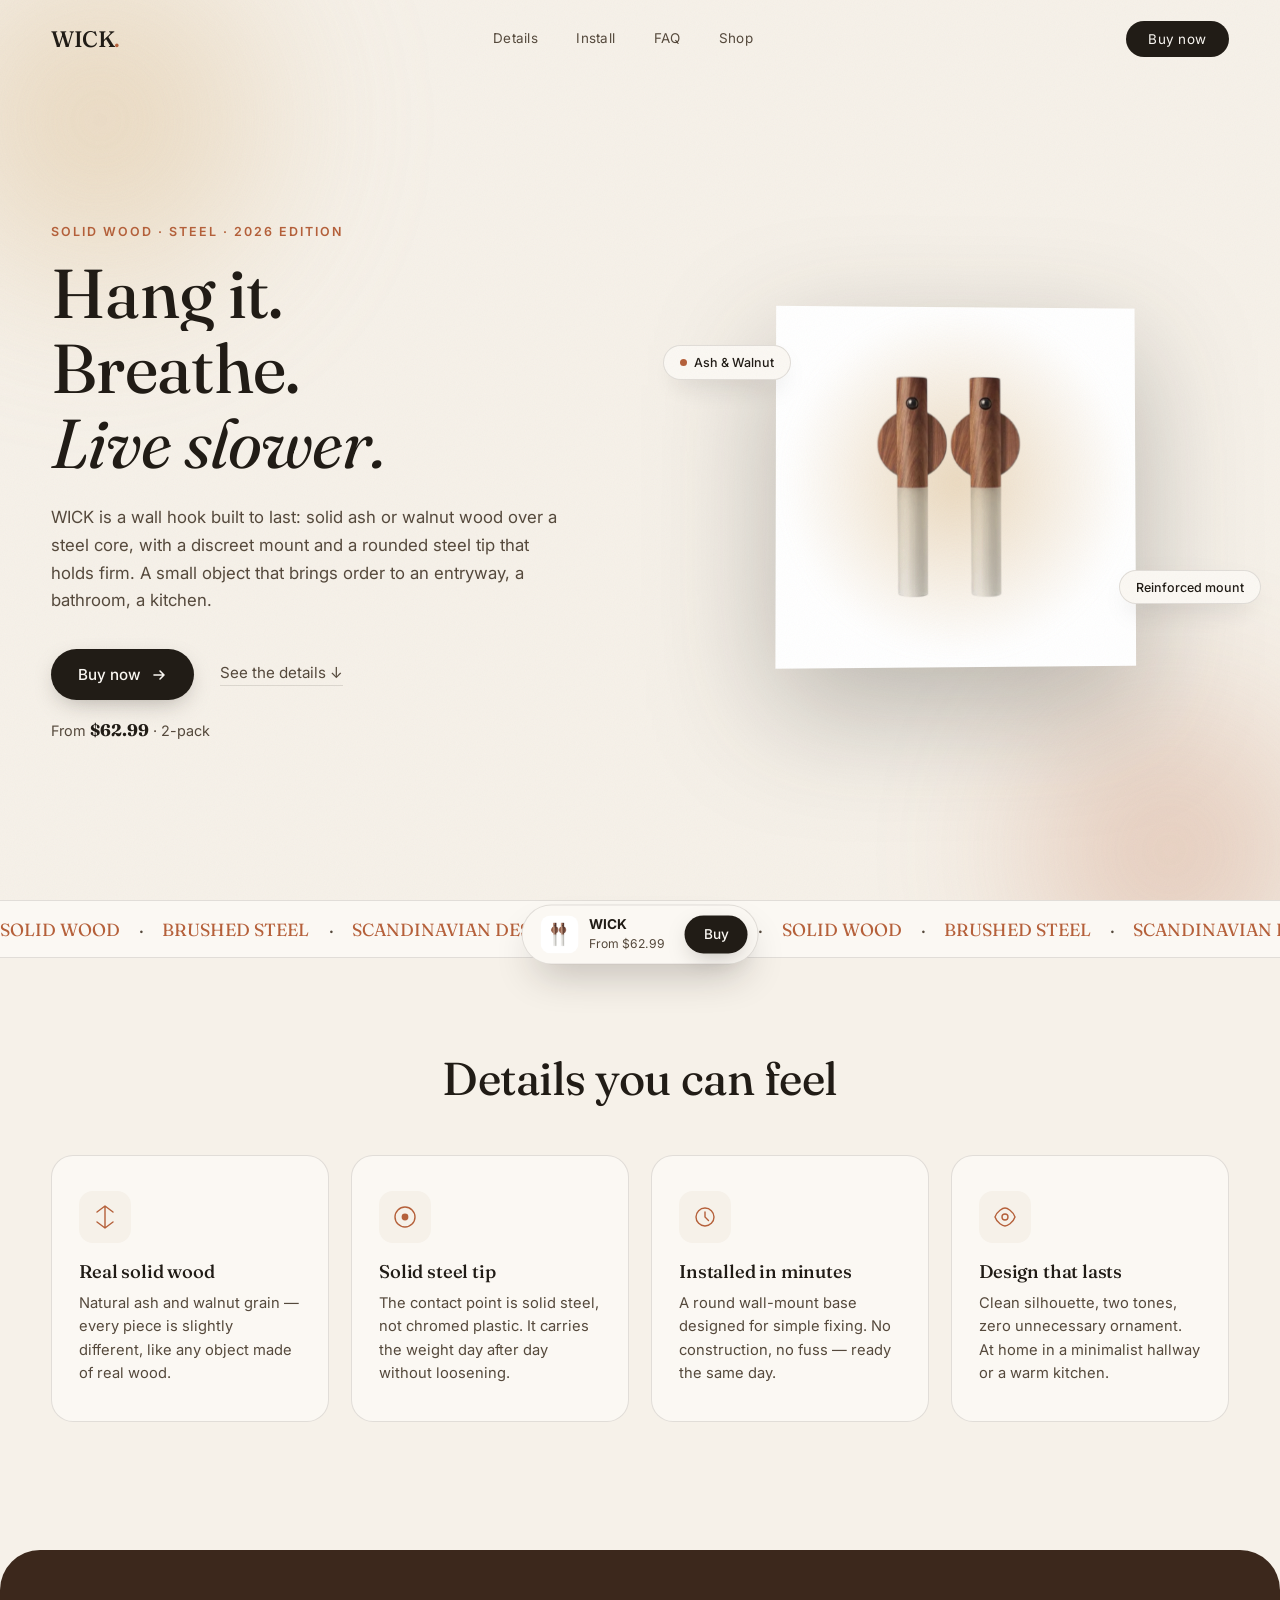
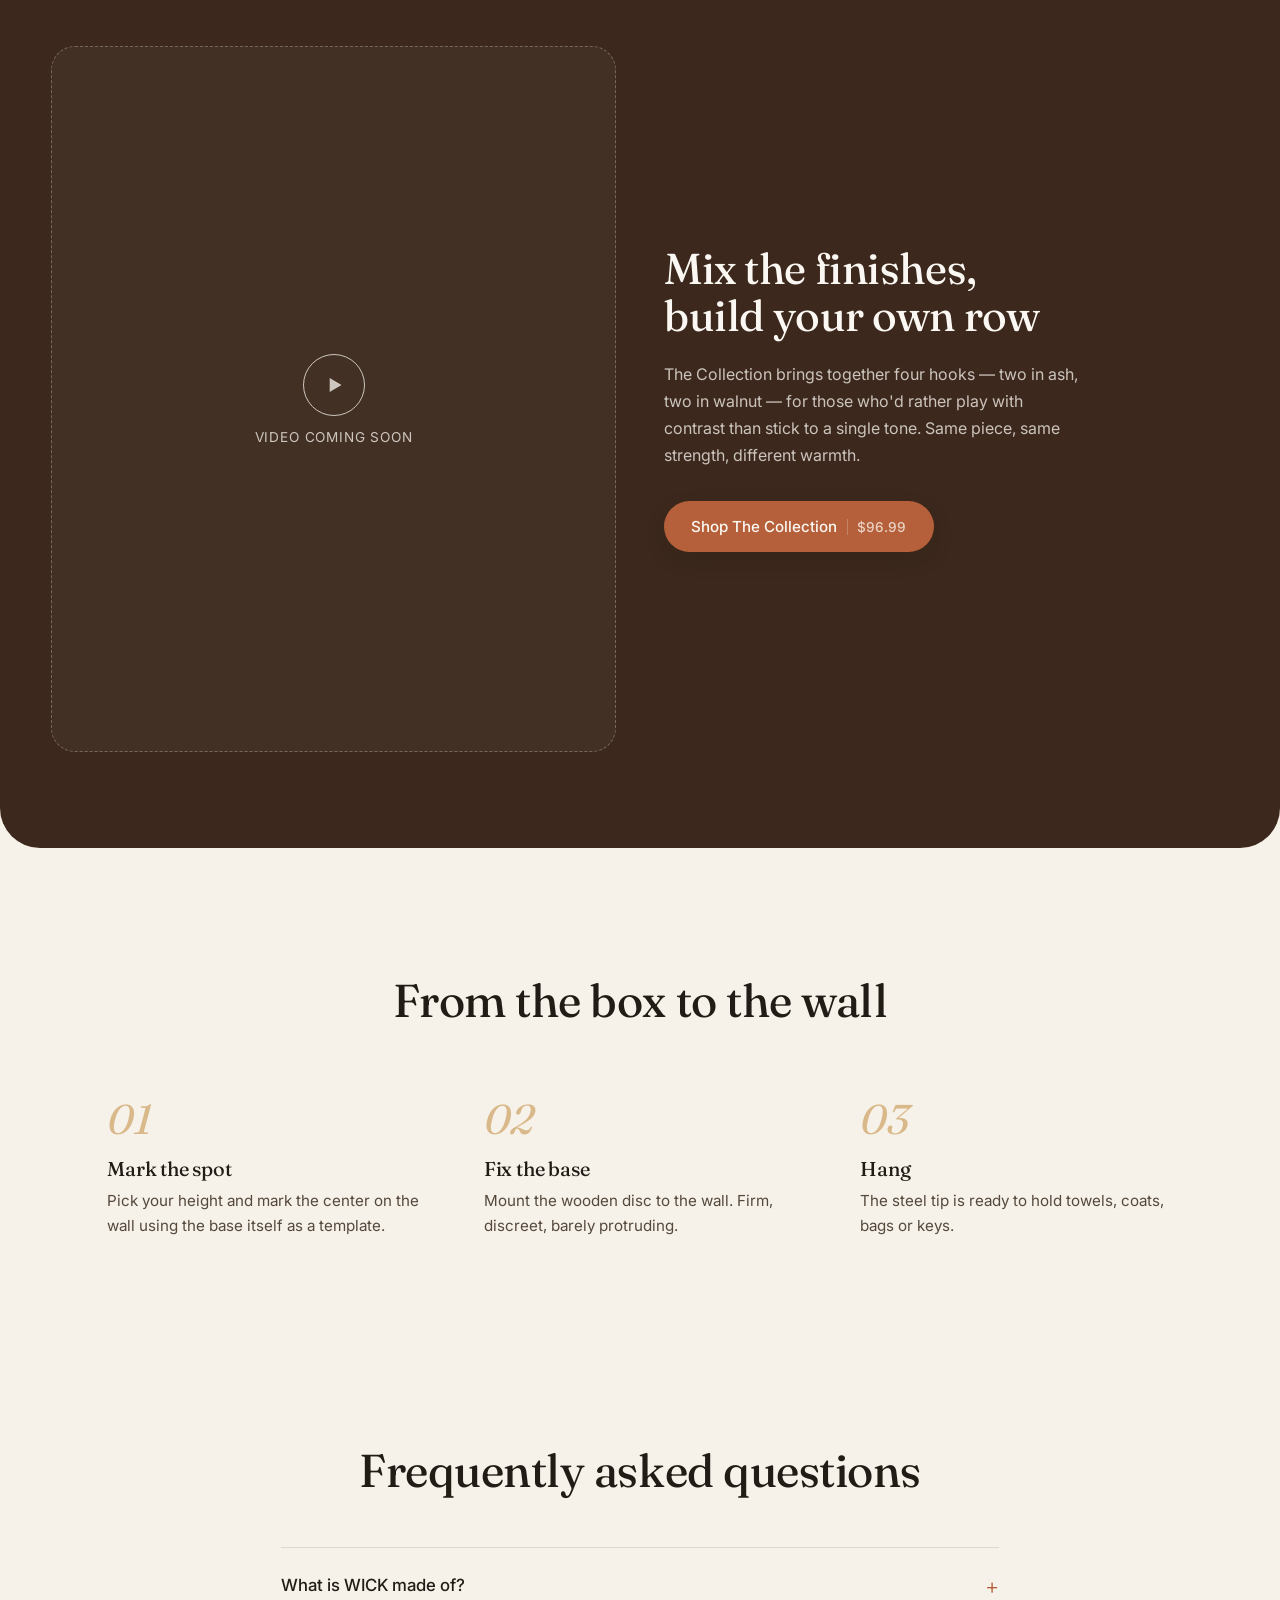
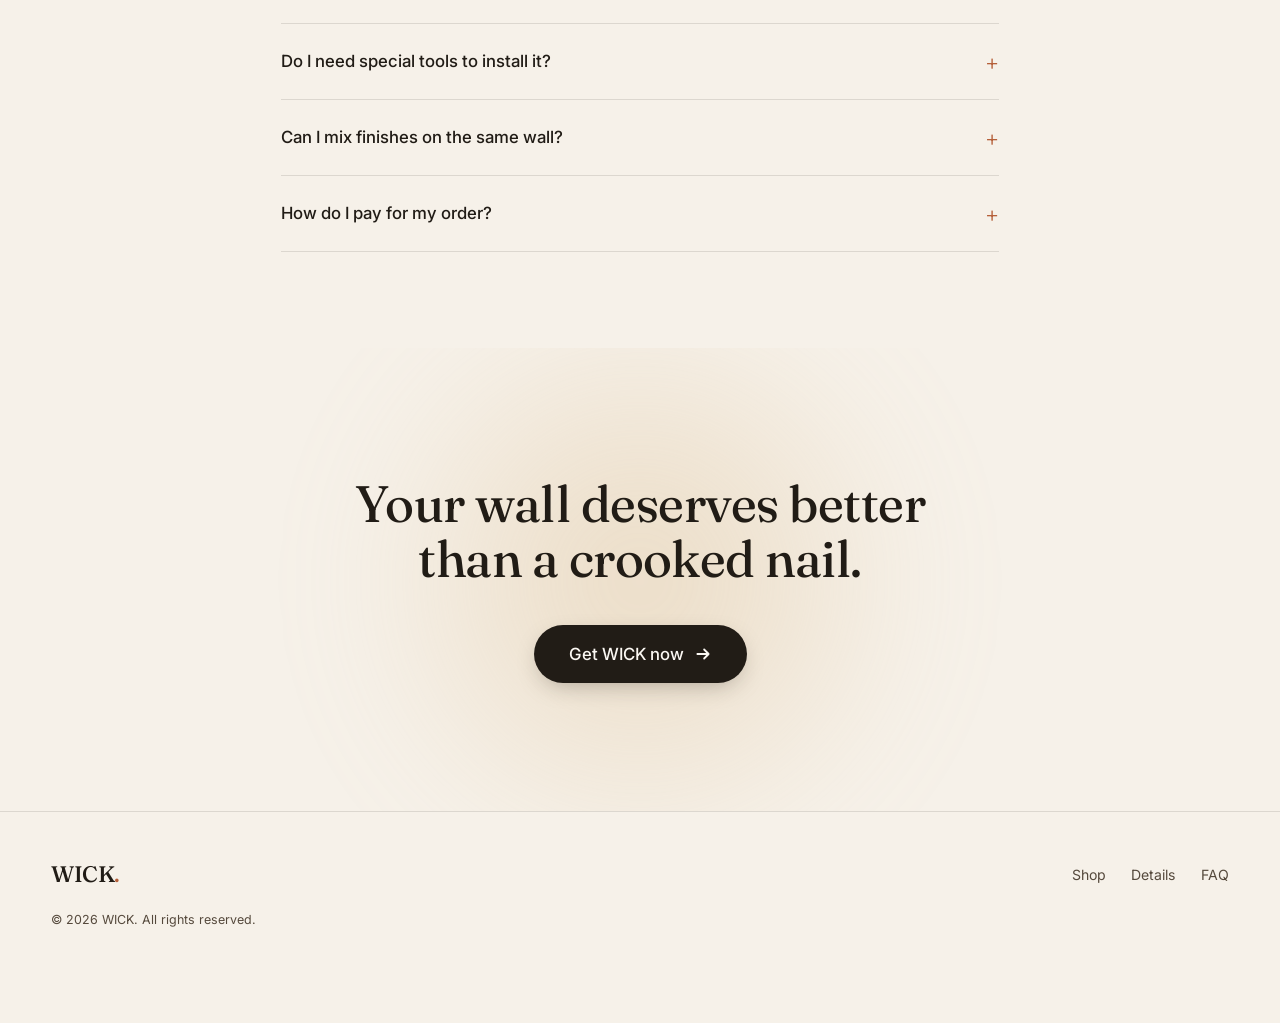
==== commit 0cb9384f: "Split into home + product page, add discount popup and buy-flow rules Home (index.html) is now purel" ====
--- a/index.html
+++ b/index.html
@@ -18,25 +18,25 @@
 <div class="progress-bar" id="progressBar"></div>
 
 <header class="nav" id="nav">
-  <a href="#top" class="logo">WICK<span class="logo-dot">.</span></a>
+  <a href="index.html" class="logo">WICK<span class="logo-dot">.</span></a>
   <nav class="nav-links">
-    <a href="#product">Product</a>
     <a href="#details">Details</a>
     <a href="#install">Install</a>
     <a href="#faq">FAQ</a>
+    <a href="product.html">Shop</a>
   </nav>
-  <button class="nav-cta magnetic" data-buy data-pack="pair">Buy now</button>
+  <a href="product.html" class="nav-cta magnetic">Buy now</a>
   <button class="nav-burger" id="navBurger" aria-label="Menu">
     <span></span><span></span>
   </button>
 </header>
 
 <div class="mobile-menu" id="mobileMenu">
-  <a href="#product">Product</a>
   <a href="#details">Details</a>
   <a href="#install">Install</a>
   <a href="#faq">FAQ</a>
-  <button class="mobile-buy" data-buy data-pack="pair">Buy now</button>
+  <a href="product.html">Shop</a>
+  <a href="product.html" class="mobile-buy">Buy now</a>
 </div>
 
 <main id="top">
@@ -58,11 +58,11 @@
         that brings order to an entryway, a bathroom, a kitchen.
       </p>
       <div class="hero-cta-row reveal">
-        <button class="btn-primary magnetic shine" data-buy data-pack="pair">
+        <a href="product.html" class="btn-primary magnetic shine">
           <span>Buy now</span>
           <svg width="16" height="16" viewBox="0 0 16 16" fill="none"><path d="M3 8H13M13 8L9 4M13 8L9 12" stroke="currentColor" stroke-width="1.6" stroke-linecap="round" stroke-linejoin="round"/></svg>
-        </button>
-        <a href="#product" class="btn-ghost">See the product ↓</a>
+        </a>
+        <a href="#details" class="btn-ghost">See the details ↓</a>
       </div>
       <p class="hero-price reveal">From <strong>$62.99</strong> · 2-pack</p>
     </div>
@@ -89,76 +89,6 @@
     </div>
   </div>
 
-  <!-- PRODUCT / SELECTOR -->
-  <section class="product" id="product">
-    <div class="product-gallery">
-      <div class="product-frame reveal-scale">
-        <img id="productImg" src="assets/img/wick-walnut-pair.jpg" alt="WICK walnut" />
-      </div>
-      <div class="product-thumbs">
-        <button class="thumb active" data-finish="walnut" data-img="assets/img/wick-walnut-pair.jpg">
-          <img src="assets/img/wick-walnut-pair.jpg" alt="Walnut" />
-        </button>
-        <button class="thumb" data-finish="ash" data-img="assets/img/wick-ash-pair.jpg">
-          <img src="assets/img/wick-ash-pair.jpg" alt="Ash" />
-        </button>
-        <button class="thumb" data-finish="mix" data-img="assets/img/wick-collection-4.jpg">
-          <img src="assets/img/wick-collection-4.jpg" alt="The Collection" />
-        </button>
-      </div>
-    </div>
-
-    <div class="product-info">
-      <p class="eyebrow reveal">WICK — Wall hook</p>
-      <h2 class="reveal">One simple gesture, every day</h2>
-      <p class="product-desc reveal">
-        Towels, robes, bags, coats or keys: WICK holds whatever your entryway,
-        bathroom or kitchen needs held — no visible screws, no cheap plastic.
-        The contrast between warm wood and the matte steel body makes it work
-        in any style of home.
-      </p>
-
-      <div class="option-block reveal">
-        <span class="option-label">Finish</span>
-        <div class="swatches">
-          <button class="swatch active" data-finish="walnut" data-img="assets/img/wick-walnut-pair.jpg" style="--sw:#5b4030">
-            <span>Walnut</span>
-          </button>
-          <button class="swatch" data-finish="ash" data-img="assets/img/wick-ash-pair.jpg" style="--sw:#d9b98a">
-            <span>Ash</span>
-          </button>
-        </div>
-      </div>
-
-      <div class="option-block reveal">
-        <span class="option-label">Pack</span>
-        <div class="pack-options">
-          <button class="pack-option active" data-pack="pair" data-price="$62.99">
-            <span class="pack-name">2-pack</span>
-            <span class="pack-tag">Buy 1 Get 1 Free</span>
-            <span class="pack-price">$62.99</span>
-          </button>
-          <button class="pack-option" data-pack="collection" data-price="$96.99">
-            <span class="pack-name">The Collection · 4 hooks</span>
-            <span class="pack-tag">Ash + Walnut</span>
-            <span class="pack-price">$96.99</span>
-          </button>
-        </div>
-      </div>
-
-      <button class="btn-primary btn-block shine reveal" data-buy data-pack-dynamic>
-        <span>Add &amp; checkout</span>
-        <span class="btn-price" id="btnPrice">$62.99</span>
-      </button>
-
-      <ul class="assurances reveal">
-        <li>Secure encrypted checkout</li>
-        <li>Insured shipping</li>
-        <li>Easy returns</li>
-      </ul>
-    </div>
-  </section>
-
   <!-- DETAILS / FEATURES -->
   <section class="features" id="details">
     <h2 class="section-title reveal">Details you can feel</h2>
@@ -194,10 +124,16 @@
     </div>
   </section>
 
-  <!-- LIFESTYLE PARALLAX -->
+  <!-- LIFESTYLE / VIDEO SLOT -->
   <section class="lifestyle">
-    <div class="lifestyle-media" id="parallaxImg">
-      <img src="assets/img/wick-collection-4.jpg" alt="The full WICK collection" />
+    <div class="lifestyle-media video-slot" id="videoSlot">
+      <!-- Video placeholder: drop your product videos here -->
+      <div class="video-slot-inner">
+        <div class="video-slot-play">
+          <svg width="26" height="26" viewBox="0 0 24 24" fill="none"><path d="M8 5.5v13l11-6.5-11-6.5Z" fill="currentColor"/></svg>
+        </div>
+        <p>Video coming soon</p>
+      </div>
     </div>
     <div class="lifestyle-text">
       <h2 class="reveal">Mix the finishes,<br />build your own row</h2>
@@ -206,10 +142,10 @@
         those who'd rather play with contrast than stick to a single tone. Same piece,
         same strength, different warmth.
       </p>
-      <button class="btn-primary magnetic shine reveal" data-buy data-pack="collection">
-        <span>Buy The Collection</span>
+      <a href="product.html" class="btn-primary magnetic shine reveal">
+        <span>Shop The Collection</span>
         <span class="btn-price">$96.99</span>
-      </button>
+      </a>
     </div>
   </section>
 
@@ -274,10 +210,10 @@
   <section class="final-cta">
     <div class="final-blob"></div>
     <h2 class="reveal">Your wall deserves better<br />than a crooked nail.</h2>
-    <button class="btn-primary btn-large magnetic shine reveal" data-buy data-pack="pair">
+    <a href="product.html" class="btn-primary btn-large magnetic shine reveal">
       <span>Get WICK now</span>
       <svg width="18" height="18" viewBox="0 0 16 16" fill="none"><path d="M3 8H13M13 8L9 4M13 8L9 12" stroke="currentColor" stroke-width="1.6" stroke-linecap="round" stroke-linejoin="round"/></svg>
-    </button>
+    </a>
   </section>
 
 </main>
@@ -286,7 +222,7 @@
   <div class="footer-top">
     <span class="logo">WICK<span class="logo-dot">.</span></span>
     <div class="footer-links">
-      <a href="#product">Product</a>
+      <a href="product.html">Shop</a>
       <a href="#details">Details</a>
       <a href="#faq">FAQ</a>
     </div>
@@ -302,7 +238,20 @@
       <span id="stickyPrice">From $62.99</span>
     </div>
   </div>
-  <button class="btn-primary" data-buy data-pack-dynamic>Buy</button>
+  <a href="product.html" class="btn-primary">Buy</a>
+</div>
+
+<!-- DISCOUNT POPUP -->
+<div class="promo-overlay" id="promoOverlay">
+  <div class="promo-modal">
+    <button class="promo-close" id="promoClose" aria-label="Close">×</button>
+    <p class="promo-eyebrow">A little welcome gift</p>
+    <h3 class="promo-title">10% off<br />your first WICK</h3>
+    <p class="promo-text">Use this code at checkout — it's on us.</p>
+    <button class="promo-code" id="promoCode" title="Click to copy">WELCOME10</button>
+    <a href="product.html" class="btn-primary btn-block shine promo-cta"><span>Claim my 10%</span></a>
+    <p class="promo-small">Applied at checkout. One use per customer.</p>
+  </div>
 </div>
 
 <script src="js/main.js"></script>
--- a/css/styles.css
+++ b/css/styles.css
@@ -108,6 +108,7 @@
 }
 .nav-links a:hover::after { width: 100%; }
 .nav-cta {
+  display: inline-block; text-decoration: none;
   background: var(--ink); color: var(--paper); padding: .62rem 1.4rem;
   border-radius: 100px; font-size: .84rem; letter-spacing: .02em;
   transition: transform .25s var(--ease), background .25s ease;
@@ -125,9 +126,11 @@
 .mobile-menu.open { transform: translateY(0); }
 .mobile-menu a { text-decoration: none; font-family: "Fraunces", serif; font-size: 1.6rem; }
 .mobile-buy {
-  margin-top: 1rem; background: var(--ink); color: var(--paper);
+  margin-top: 1rem; background: var(--ink); color: var(--paper) !important;
   padding: .9rem 2.2rem; border-radius: 100px; font-size: 1rem;
-}
+  text-decoration: none; font-family: "Inter", sans-serif !important;
+}
+.mobile-menu a.mobile-buy { font-size: 1rem; }
 
 /* ---------- Hero ---------- */
 .hero {
@@ -165,7 +168,7 @@
 .hero-cta-row { display: flex; align-items: center; gap: 1.6rem; margin-bottom: 1.3rem; flex-wrap: wrap; }
 
 .btn-primary {
-  display: inline-flex; align-items: center; gap: .6rem;
+  display: inline-flex; align-items: center; gap: .6rem; text-decoration: none;
   background: var(--ink); color: var(--paper);
   padding: 1rem 1.7rem; border-radius: 100px; font-size: .95rem; font-weight: 500;
   transition: transform .3s var(--ease), background .3s ease, box-shadow .3s ease;
@@ -429,6 +432,154 @@
 .sticky-buy-info strong { display: block; font-size: .85rem; }
 .sticky-buy-info span { font-size: .76rem; color: var(--ink-soft); }
 .sticky-buy .btn-primary { padding: .7rem 1.2rem; font-size: .85rem; }
+
+/* ---------- Product page ---------- */
+.product-page-top { padding-top: 8.5rem; }
+.product-h1 { font-size: clamp(1.9rem, 3vw, 2.6rem); margin-bottom: 1.1rem; }
+
+.option-note { text-transform: none; letter-spacing: 0; font-weight: 400; color: var(--rust); }
+.option-block.locked .swatches { opacity: .38; pointer-events: none; filter: saturate(.4); }
+.swatches { transition: opacity .3s ease, filter .3s ease; }
+
+/* description */
+.description { padding: 6rem clamp(1.2rem, 4vw, 3.5rem); background: var(--paper); border-top: 1px solid var(--line); border-bottom: 1px solid var(--line); }
+.description-inner { max-width: 1100px; margin: 0 auto; }
+.description-cols { display: grid; grid-template-columns: 1fr 1fr; gap: 2.5rem; margin-bottom: 3rem; }
+.description-cols p { color: var(--ink-soft); line-height: 1.75; }
+.spec-strip {
+  display: grid; grid-template-columns: repeat(4, 1fr); gap: 1rem;
+  border-top: 1px solid var(--line); padding-top: 2rem;
+}
+.spec { display: flex; flex-direction: column; gap: .3rem; }
+.spec-k { font-size: .74rem; letter-spacing: .12em; text-transform: uppercase; color: var(--ink-soft); }
+.spec-v { font-family: "Fraunces", serif; font-size: 1.05rem; }
+
+/* shipping timeline */
+.shipping { padding: 6rem clamp(1.2rem, 4vw, 3.5rem); max-width: 1200px; margin: 0 auto; }
+.ship-timeline {
+  display: grid; grid-template-columns: repeat(4, 1fr); gap: 1.6rem; position: relative;
+}
+.ship-timeline::before {
+  content: ""; position: absolute; top: 8px; left: 4%; right: 4%; height: 1.5px;
+  background: linear-gradient(90deg, var(--rust), var(--ash));
+}
+.ship-step { position: relative; padding-top: 2rem; }
+.ship-dot {
+  position: absolute; top: 0; left: 0; width: 17px; height: 17px; border-radius: 50%;
+  background: var(--cream); border: 2px solid var(--rust);
+}
+.ship-step h3 { font-size: 1.1rem; margin-bottom: .5rem; }
+.ship-step p { font-size: .9rem; color: var(--ink-soft); line-height: 1.6; margin-bottom: .7rem; }
+.ship-time {
+  font-size: .76rem; letter-spacing: .08em; text-transform: uppercase;
+  color: var(--rust); font-weight: 600;
+}
+
+/* comparison table */
+.compare { padding: 6rem clamp(1.2rem, 4vw, 3.5rem); max-width: 1100px; margin: 0 auto; }
+.compare-wrap { overflow-x: auto; border-radius: var(--radius); border: 1px solid var(--line); background: var(--paper); }
+.compare-table { width: 100%; border-collapse: collapse; min-width: 640px; }
+.compare-table th, .compare-table td {
+  padding: 1.1rem 1.3rem; text-align: left; font-size: .92rem; border-bottom: 1px solid var(--line);
+}
+.compare-table thead th { font-family: "Fraunces", serif; font-size: 1.05rem; font-weight: 500; }
+.compare-table tbody tr:last-child td { border-bottom: none; }
+.compare-table td:first-child { color: var(--ink-soft); }
+.compare-hero { background: rgba(181,96,58,.07); font-weight: 500; }
+th.compare-hero { color: var(--rust); }
+
+/* media grid */
+.media-grid-section { padding: 6rem clamp(1.2rem, 4vw, 3.5rem); max-width: 1400px; margin: 0 auto; }
+.media-grid { display: grid; grid-template-columns: repeat(4, 1fr); gap: 1.2rem; }
+.media-cell {
+  border-radius: var(--radius); overflow: hidden; aspect-ratio: 1;
+  background: var(--paper); border: 1px solid var(--line);
+}
+.media-cell img { width: 100%; height: 100%; object-fit: cover; transition: transform .6s var(--ease); }
+.media-cell:hover img { transform: scale(1.06); }
+
+/* video placeholder slots */
+.video-slot {
+  display: flex; align-items: center; justify-content: center;
+  background: rgba(255,255,255,.04); border: 1.5px dashed rgba(251,248,243,.28);
+}
+.media-video {
+  display: flex; align-items: center; justify-content: center;
+  border: 1.5px dashed var(--line); background: var(--cream);
+}
+.video-slot-inner { text-align: center; color: inherit; opacity: .75; }
+.video-slot-play {
+  width: 62px; height: 62px; border-radius: 50%; margin: 0 auto .8rem;
+  display: flex; align-items: center; justify-content: center;
+  border: 1.5px solid currentColor;
+  animation: pulsePlay 2.4s ease-in-out infinite;
+}
+.video-slot-inner p { font-size: .85rem; letter-spacing: .06em; text-transform: uppercase; }
+@keyframes pulsePlay {
+  0%, 100% { transform: scale(1); opacity: .8; }
+  50% { transform: scale(1.08); opacity: 1; }
+}
+
+/* reviews */
+.reviews { padding: 6rem clamp(1.2rem, 4vw, 3.5rem); max-width: 1100px; margin: 0 auto; }
+.reviews-empty {
+  text-align: center; background: var(--paper); border: 1px solid var(--line);
+  border-radius: var(--radius); padding: 3.5rem 2rem; max-width: 640px; margin: 0 auto;
+}
+.reviews-empty-big { font-family: "Fraunces", serif; font-size: 1.6rem; margin-bottom: .8rem; }
+.reviews-empty p { color: var(--ink-soft); line-height: 1.65; margin-bottom: 1.6rem; }
+.reviews-grid { display: grid; grid-template-columns: repeat(3, 1fr); gap: 1.4rem; margin-top: 2rem; }
+.review-card {
+  background: var(--paper); border: 1px solid var(--line); border-radius: var(--radius);
+  padding: 1.8rem 1.5rem;
+}
+.review-stars { color: var(--rust); letter-spacing: .15em; margin-bottom: .8rem; }
+.review-text { color: var(--ink-soft); line-height: 1.65; font-size: .95rem; margin-bottom: 1rem; }
+.review-name { font-weight: 600; font-size: .85rem; }
+
+/* ---------- Discount popup ---------- */
+.promo-overlay {
+  position: fixed; inset: 0; z-index: 900; display: flex; align-items: center; justify-content: center;
+  background: rgba(33,28,22,.45); backdrop-filter: blur(6px);
+  opacity: 0; pointer-events: none; transition: opacity .45s ease;
+  padding: 1.2rem;
+}
+.promo-overlay.show { opacity: 1; pointer-events: auto; }
+.promo-modal {
+  position: relative; background: var(--cream); border-radius: 26px;
+  padding: 2.8rem 2.4rem 2rem; max-width: 400px; width: 100%; text-align: center;
+  box-shadow: 0 40px 90px -20px rgba(33,28,22,.5);
+  transform: translateY(26px) scale(.96); transition: transform .5s var(--ease);
+  overflow: hidden;
+}
+.promo-modal::before {
+  content: ""; position: absolute; top: -70px; left: 50%; transform: translateX(-50%);
+  width: 240px; height: 240px; border-radius: 50%;
+  background: radial-gradient(circle, rgba(217,185,138,.5), transparent 70%);
+}
+.promo-overlay.show .promo-modal { transform: translateY(0) scale(1); }
+.promo-close {
+  position: absolute; top: .9rem; right: 1.1rem; font-size: 1.6rem; line-height: 1;
+  color: var(--ink-soft); transition: color .2s ease, transform .2s ease; z-index: 2;
+}
+.promo-close:hover { color: var(--ink); transform: rotate(90deg); }
+.promo-eyebrow {
+  position: relative; font-size: .74rem; letter-spacing: .16em; text-transform: uppercase;
+  color: var(--rust); font-weight: 600; margin-bottom: .8rem;
+}
+.promo-title { position: relative; font-size: 2.1rem; margin-bottom: .8rem; }
+.promo-text { position: relative; color: var(--ink-soft); font-size: .95rem; margin-bottom: 1.4rem; }
+.promo-code {
+  position: relative; display: block; width: 100%; padding: .95rem;
+  border: 1.5px dashed var(--rust); border-radius: 14px; margin-bottom: 1rem;
+  font-family: "Inter", monospace; font-weight: 700; font-size: 1.15rem; letter-spacing: .18em;
+  color: var(--rust); background: rgba(181,96,58,.06);
+  transition: background .25s ease, transform .2s ease;
+}
+.promo-code:hover { background: rgba(181,96,58,.12); transform: scale(1.02); }
+.promo-code.copied { background: var(--rust); color: var(--paper); border-style: solid; }
+.promo-cta { justify-content: center; margin-bottom: .9rem; }
+.promo-small { position: relative; font-size: .74rem; color: var(--ink-soft); }
 
 /* ---------- Responsive ---------- */
 @media (max-width: 980px) {
@@ -441,12 +592,20 @@
   .features-grid { grid-template-columns: repeat(2, 1fr); }
   .lifestyle { grid-template-columns: 1fr; border-radius: 26px; }
   .steps-row { grid-template-columns: 1fr; gap: 2.4rem; }
+  .description-cols { grid-template-columns: 1fr; gap: 1.4rem; }
+  .spec-strip { grid-template-columns: repeat(2, 1fr); }
+  .ship-timeline { grid-template-columns: 1fr; gap: 2.2rem; }
+  .ship-timeline::before { top: 4%; bottom: 4%; left: 8px; right: auto; width: 1.5px; height: auto; background: linear-gradient(180deg, var(--rust), var(--ash)); }
+  .ship-step { padding-top: 0; padding-left: 2.2rem; }
+  .media-grid { grid-template-columns: repeat(2, 1fr); }
+  .reviews-grid { grid-template-columns: 1fr; }
 }
 @media (max-width: 560px) {
   .features-grid { grid-template-columns: 1fr; }
   .hero-cta-row { flex-direction: column; align-items: flex-start; gap: 1rem; }
   .floating-chip { display: none; }
   .sticky-buy-info span { display: none; }
+  .media-grid { grid-template-columns: 1fr; }
 }
 
 @media (prefers-reduced-motion: reduce) {
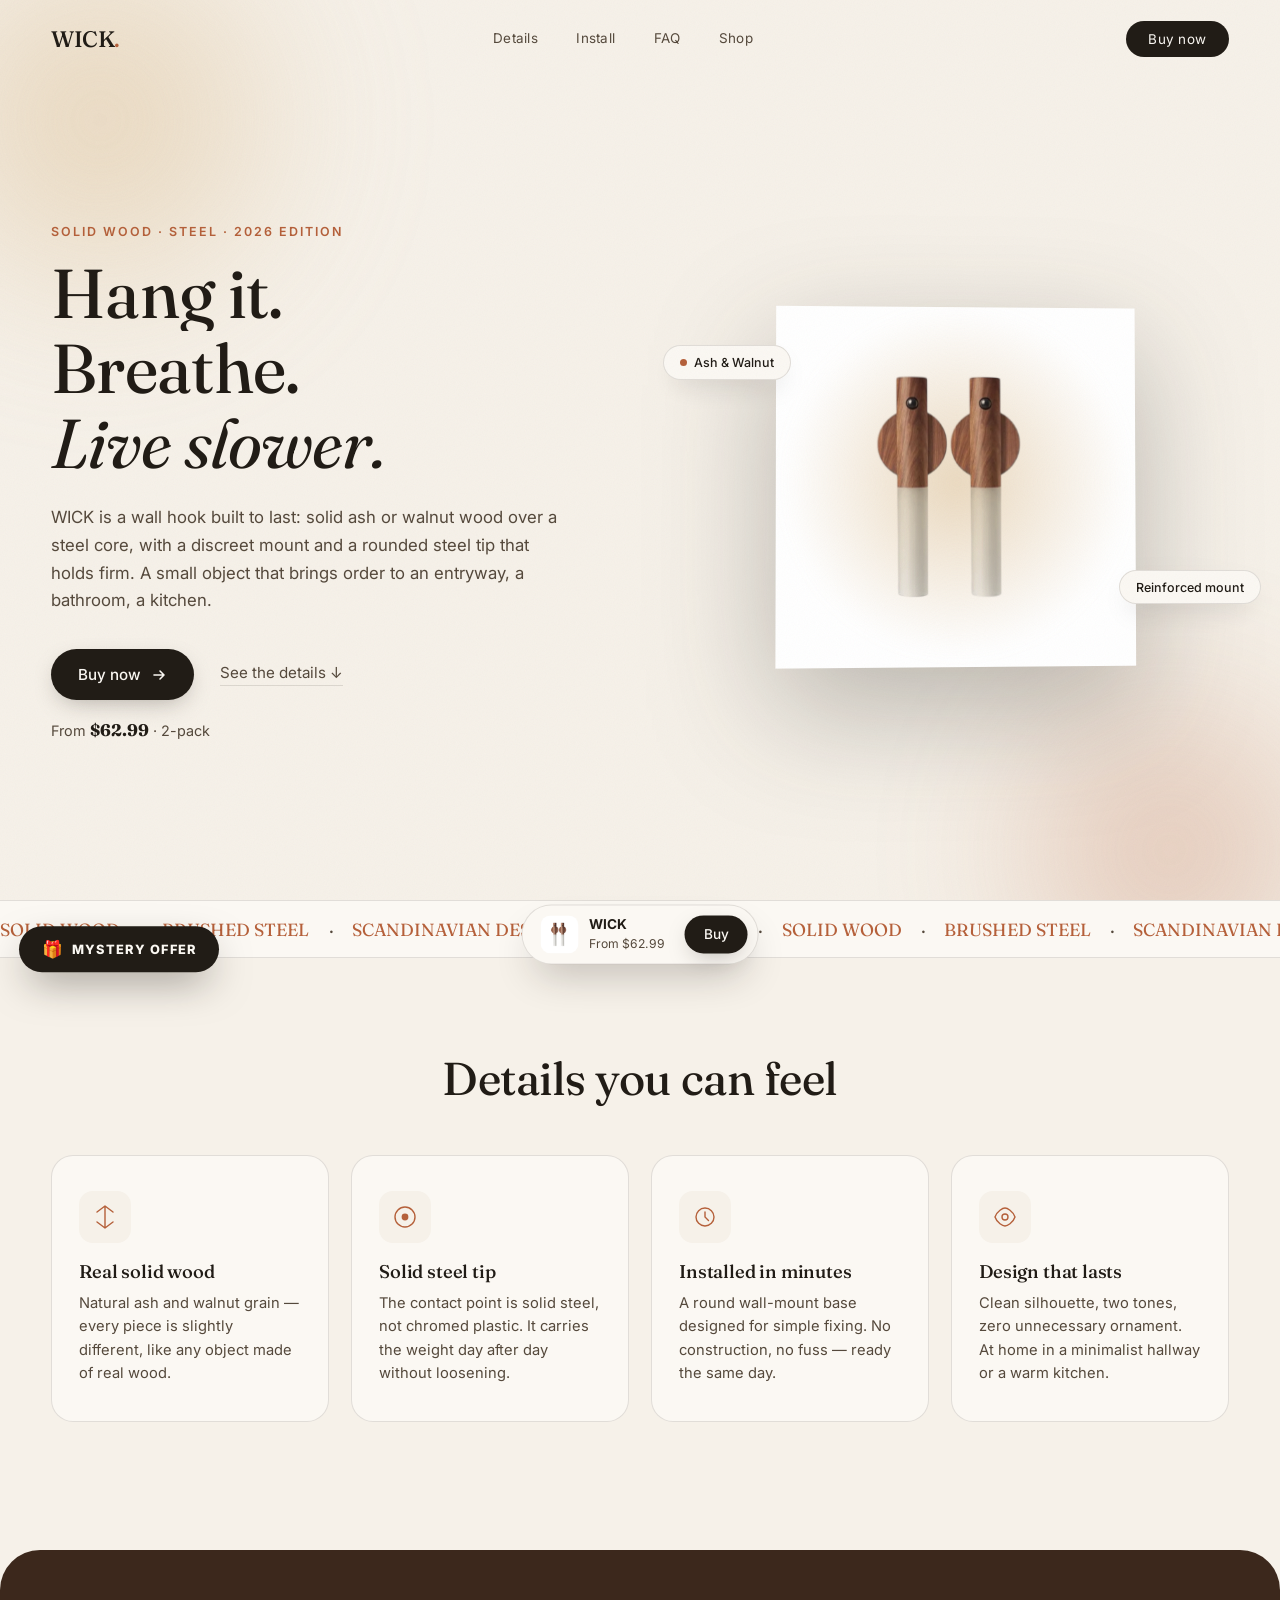
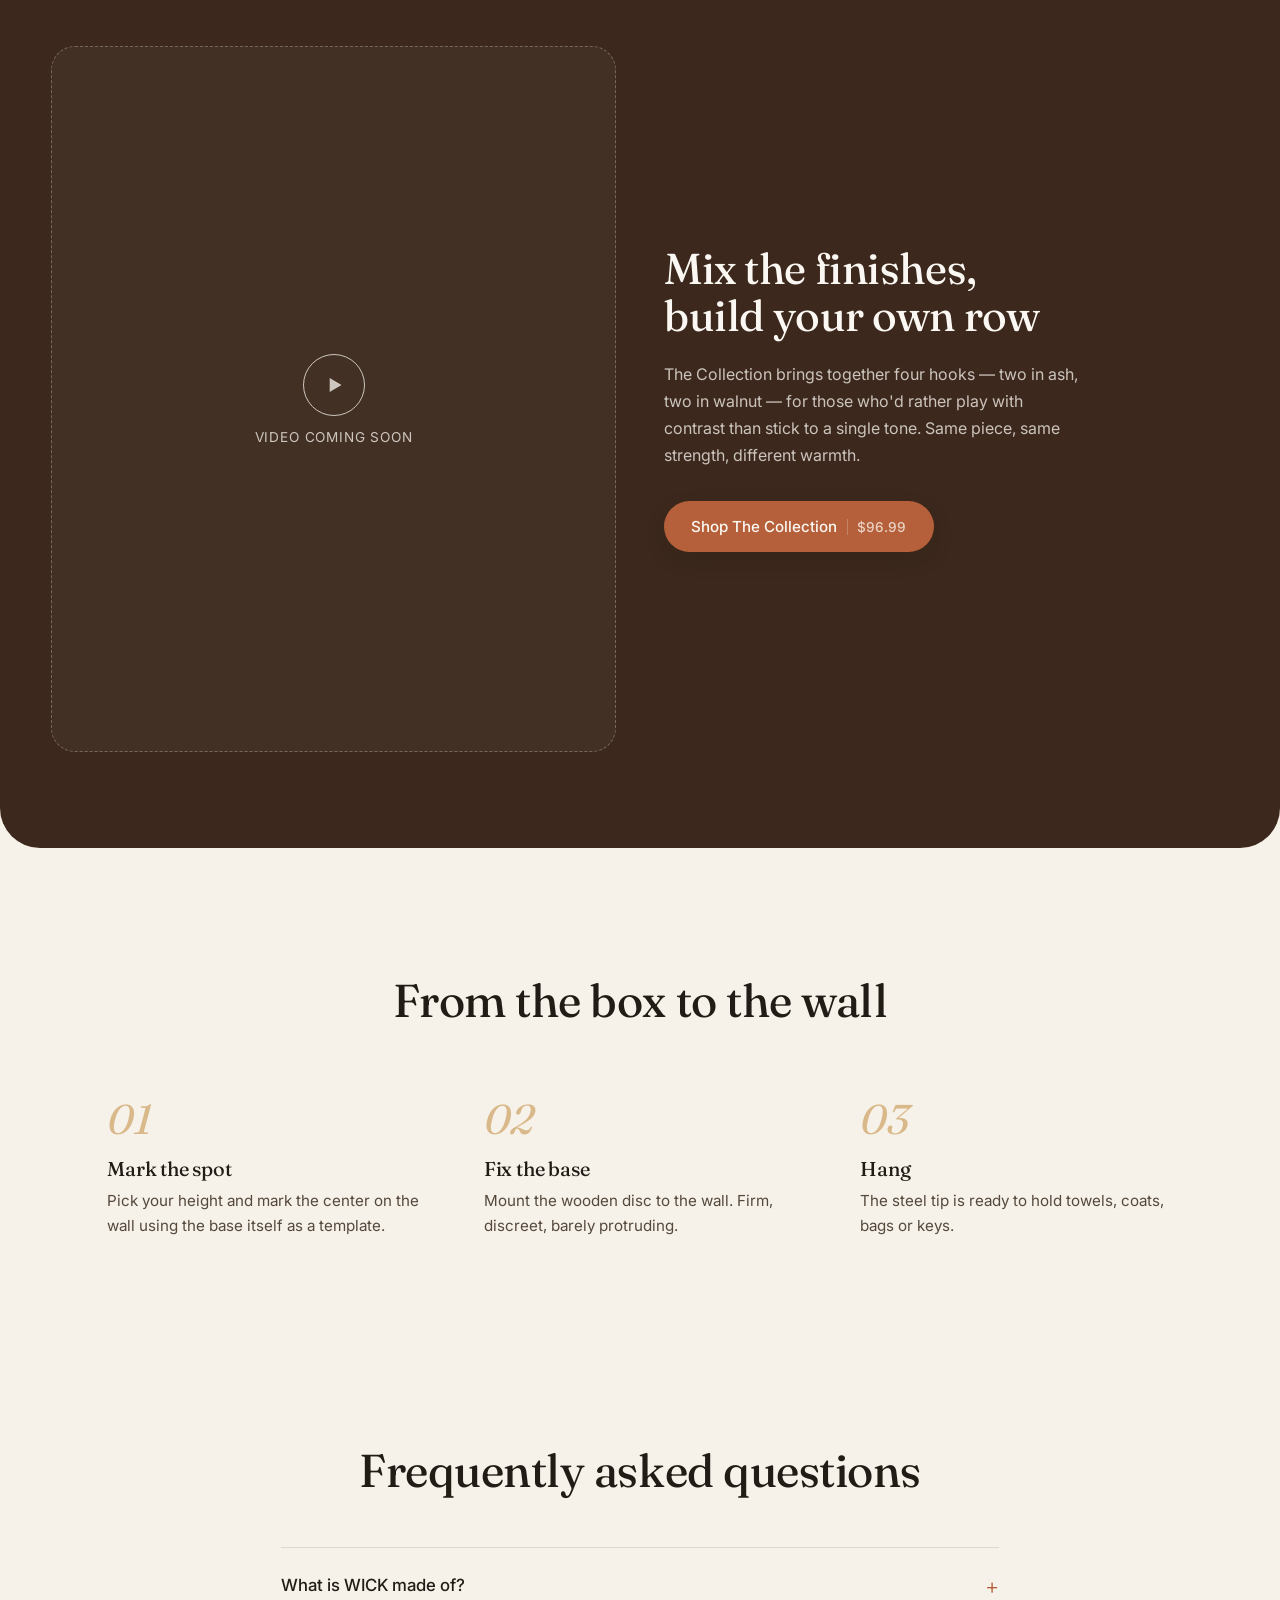
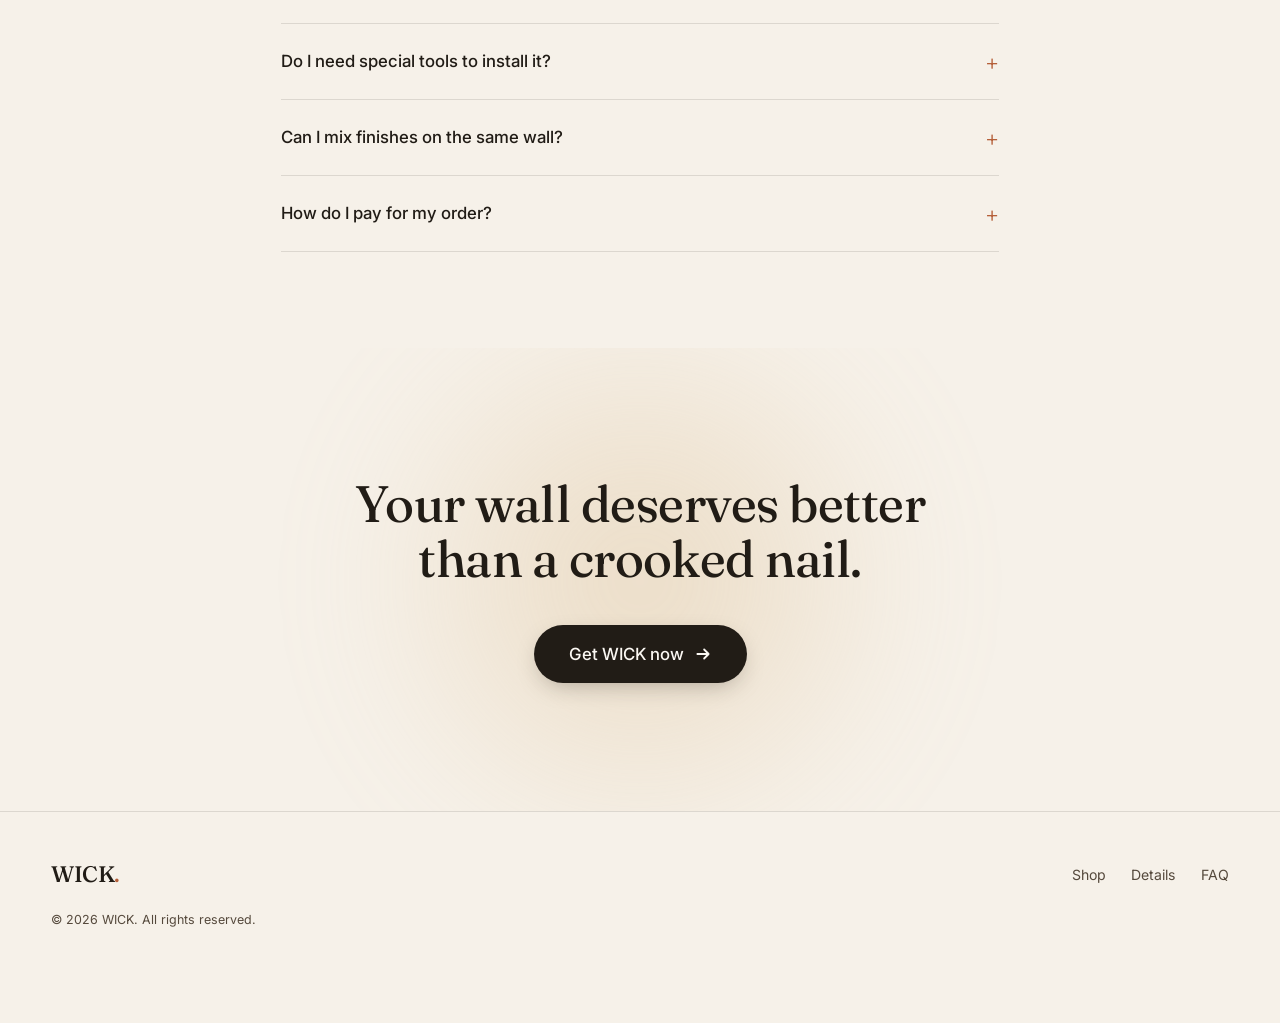
==== commit 23b762a5: "Redesign product page as conversion-focused layout, replace promo modal with pill Product page restr" ====
--- a/index.html
+++ b/index.html
@@ -241,17 +241,19 @@
   <a href="product.html" class="btn-primary">Buy</a>
 </div>
 
-<!-- DISCOUNT POPUP -->
-<div class="promo-overlay" id="promoOverlay">
-  <div class="promo-modal">
-    <button class="promo-close" id="promoClose" aria-label="Close">×</button>
-    <p class="promo-eyebrow">A little welcome gift</p>
-    <h3 class="promo-title">10% off<br />your first WICK</h3>
-    <p class="promo-text">Use this code at checkout — it's on us.</p>
-    <button class="promo-code" id="promoCode" title="Click to copy">WELCOME10</button>
-    <a href="product.html" class="btn-primary btn-block shine promo-cta"><span>Claim my 10%</span></a>
-    <p class="promo-small">Applied at checkout. One use per customer.</p>
-  </div>
+<!-- PROMO PILL + CARD -->
+<div class="promo-pill" id="promoPill">
+  <span class="promo-pill-ico">🎁</span> MYSTERY OFFER
+</div>
+<div class="promo-card" id="promoCard">
+  <button class="promo-close" id="promoClose" aria-label="Close">×</button>
+  <p class="promo-eyebrow">Your welcome gift</p>
+  <h3 class="promo-title">10% off<br />your first WICK</h3>
+  <button class="promo-code" id="promoCode" title="Click to copy">WELCOME10</button>
+  <a href="product.html" class="btn-cart promo-cta">
+    <span class="btn-cart-label">CLAIM 10% OFF</span>
+  </a>
+  <p class="promo-small">Use the code at checkout. One per customer.</p>
 </div>
 
 <script src="js/main.js"></script>
--- a/css/styles.css
+++ b/css/styles.css
@@ -537,49 +537,252 @@
 .review-text { color: var(--ink-soft); line-height: 1.65; font-size: .95rem; margin-bottom: 1rem; }
 .review-name { font-weight: 600; font-size: .85rem; }
 
-/* ---------- Discount popup ---------- */
-.promo-overlay {
-  position: fixed; inset: 0; z-index: 900; display: flex; align-items: center; justify-content: center;
-  background: rgba(33,28,22,.45); backdrop-filter: blur(6px);
-  opacity: 0; pointer-events: none; transition: opacity .45s ease;
-  padding: 1.2rem;
-}
-.promo-overlay.show { opacity: 1; pointer-events: auto; }
-.promo-modal {
-  position: relative; background: var(--cream); border-radius: 26px;
-  padding: 2.8rem 2.4rem 2rem; max-width: 400px; width: 100%; text-align: center;
-  box-shadow: 0 40px 90px -20px rgba(33,28,22,.5);
-  transform: translateY(26px) scale(.96); transition: transform .5s var(--ease);
-  overflow: hidden;
-}
-.promo-modal::before {
-  content: ""; position: absolute; top: -70px; left: 50%; transform: translateX(-50%);
-  width: 240px; height: 240px; border-radius: 50%;
-  background: radial-gradient(circle, rgba(217,185,138,.5), transparent 70%);
-}
-.promo-overlay.show .promo-modal { transform: translateY(0) scale(1); }
+/* ---------- Announcement bar ---------- */
+.announce {
+  position: fixed; top: 0; left: 0; right: 0; z-index: 520;
+  background: var(--walnut-deep); color: var(--paper);
+  overflow: hidden; height: 36px; display: flex; align-items: center;
+}
+.announce-track {
+  display: flex; gap: 2.2rem; white-space: nowrap; width: max-content;
+  animation: marquee 22s linear infinite;
+  font-size: .72rem; letter-spacing: .14em; font-weight: 600;
+}
+.announce-track b { color: var(--ash); font-weight: 800; }
+.announce-track i { color: var(--rust); font-style: normal; }
+.nav.with-announce { top: 36px; }
+
+/* ---------- Big attention CTA ---------- */
+.btn-cart {
+  position: relative; display: flex; align-items: center; justify-content: space-between;
+  width: 100%; gap: 1rem; padding: 1.15rem 1.6rem; border-radius: 16px;
+  background: linear-gradient(100deg, var(--rust), #d0784e 50%, var(--rust));
+  background-size: 200% 100%;
+  color: #fff; font-weight: 800; letter-spacing: .06em; font-size: 1rem;
+  box-shadow: 0 14px 34px -10px rgba(181,96,58,.55);
+  transition: transform .25s var(--ease), box-shadow .25s ease;
+  overflow: hidden; text-decoration: none;
+  animation: ctaGradient 4s ease-in-out infinite;
+}
+.btn-cart::after {
+  content: ""; position: absolute; top: 0; left: -70%; width: 45%; height: 100%;
+  background: linear-gradient(105deg, transparent, rgba(255,255,255,.4), transparent);
+  transform: skewX(-20deg);
+  animation: ctaSheen 3.2s ease-in-out infinite;
+}
+.btn-cart:hover { transform: translateY(-3px) scale(1.015); box-shadow: 0 20px 44px -12px rgba(181,96,58,.7); }
+.btn-cart:active { transform: translateY(-1px) scale(.99); }
+.btn-cart-price { font-family: "Fraunces", serif; font-weight: 600; font-size: 1.1rem; opacity: .95; }
+.btn-cart-ghost { max-width: 420px; margin: 3rem auto 0; }
+.btn-cart-center { max-width: 420px; margin: 0 auto; }
+@keyframes ctaGradient {
+  0%, 100% { background-position: 0% 0; }
+  50% { background-position: 100% 0; }
+}
+@keyframes ctaSheen {
+  0%, 55%, 100% { left: -70%; }
+  25% { left: 130%; }
+}
+.savings-hint { font-size: .82rem; color: var(--rust); font-weight: 600; margin-top: .8rem; }
+
+/* ---------- Gallery arrows ---------- */
+.product-frame { position: relative; }
+.gal-arrow {
+  position: absolute; top: 50%; transform: translateY(-50%); z-index: 5;
+  width: 44px; height: 44px; border-radius: 50%;
+  background: var(--paper); border: 1px solid var(--line); color: var(--ink);
+  display: flex; align-items: center; justify-content: center;
+  box-shadow: 0 8px 20px -8px rgba(33,28,22,.3);
+  transition: transform .25s var(--ease), background .25s ease, color .25s ease;
+}
+.gal-prev { left: 1rem; }
+.gal-next { right: 1rem; }
+.gal-arrow:hover { background: var(--ink); color: var(--paper); transform: translateY(-50%) scale(1.08); }
+
+/* ---------- Best-for chip ---------- */
+.bestfor {
+  margin-top: 1.2rem; display: flex; align-items: center; gap: .9rem; flex-wrap: wrap;
+  background: var(--paper); border: 1px solid var(--line); border-radius: 100px;
+  padding: .8rem 1.3rem; font-size: .85rem;
+}
+.bestfor b { font-size: .74rem; letter-spacing: .12em; color: var(--rust); }
+
+/* ---------- Benefit bullets ---------- */
+.benefit-bullets { list-style: none; display: flex; flex-direction: column; gap: 1rem; margin: 1.6rem 0 2rem; }
+.benefit-bullets li { display: flex; gap: .9rem; align-items: flex-start; }
+.bullet-ico {
+  flex: 0 0 auto; width: 42px; height: 42px; border-radius: 12px;
+  background: var(--paper); border: 1px solid var(--line);
+  display: flex; align-items: center; justify-content: center; font-size: 1.15rem;
+}
+.benefit-bullets b { display: block; font-size: .98rem; }
+.benefit-bullets small { color: var(--ink-soft); font-size: .85rem; line-height: 1.45; }
+
+/* ---------- Pack cards ---------- */
+.pack-cards { display: grid; grid-template-columns: 1fr 1fr; gap: .9rem; }
+.pack-card {
+  position: relative; display: flex; flex-direction: column; align-items: flex-start; gap: .15rem;
+  padding: 1rem; border: 2px solid var(--line); border-radius: 18px; text-align: left;
+  background: var(--paper);
+  transition: border-color .25s ease, transform .25s var(--ease), box-shadow .25s ease;
+}
+.pack-card:hover { transform: translateY(-3px); box-shadow: 0 14px 30px -14px rgba(33,28,22,.25); }
+.pack-card.active { border-color: var(--rust); box-shadow: 0 14px 30px -14px rgba(181,96,58,.4); }
+.pack-card-img { width: 58px; height: 58px; object-fit: cover; border-radius: 12px; margin-bottom: .5rem; }
+.pack-card-name { font-weight: 700; font-size: .95rem; }
+.pack-card-tag { font-size: .74rem; color: var(--rust); font-weight: 600; }
+.pack-card-price { font-family: "Fraunces", serif; font-size: 1.15rem; margin-top: .3rem; }
+.pack-card-badge {
+  position: absolute; top: -10px; right: 12px; background: var(--rust); color: #fff;
+  font-size: .66rem; font-weight: 800; letter-spacing: .06em;
+  padding: .28rem .6rem; border-radius: 100px;
+  animation: badgeWiggle 3.5s ease-in-out infinite;
+}
+@keyframes badgeWiggle {
+  0%, 88%, 100% { transform: rotate(0); }
+  92% { transform: rotate(-4deg) scale(1.06); }
+  96% { transform: rotate(3deg) scale(1.06); }
+}
+
+/* ---------- Trust row ---------- */
+.trust-row {
+  display: flex; justify-content: space-between; gap: 1rem;
+  margin-top: 1.6rem; padding-top: 1.4rem; border-top: 1px solid var(--line);
+}
+.trust-item {
+  display: flex; flex-direction: column; align-items: center; gap: .5rem;
+  text-align: center; font-size: .74rem; color: var(--ink-soft); flex: 1;
+}
+.trust-item svg { color: var(--rust); }
+
+/* ---------- WHY section (dark) ---------- */
+.why {
+  background: var(--walnut-deep); color: var(--paper);
+  padding: 7rem clamp(1.2rem, 4vw, 3.5rem); text-align: center;
+  border-radius: 40px; max-width: 1400px; margin: 3rem auto;
+}
+.why-title {
+  font-size: clamp(2.2rem, 5vw, 3.8rem); color: var(--ash);
+  max-width: 16ch; margin: 0 auto 1rem;
+}
+.why-sub { color: rgba(251,248,243,.7); font-size: 1.1rem; margin-bottom: 3.5rem; }
+.why-grid {
+  display: grid; grid-template-columns: repeat(3, 1fr); gap: 1.2rem;
+  max-width: 1000px; margin: 0 auto; text-align: left;
+}
+.why-item {
+  background: rgba(251,248,243,.05); border: 1px solid rgba(251,248,243,.12);
+  border-radius: 18px; padding: 1.6rem 1.4rem;
+  transition: background .3s ease, transform .3s var(--ease);
+}
+.why-item:hover { background: rgba(251,248,243,.1); transform: translateY(-4px); }
+.why-ico { font-size: 1.5rem; display: block; margin-bottom: .7rem; }
+.why-item b { display: block; font-size: 1.02rem; margin-bottom: .35rem; color: var(--paper); }
+.why-item p { font-size: .88rem; color: rgba(251,248,243,.65); line-height: 1.55; }
+.why .btn-cart-ghost { justify-content: center; gap: .8rem; width: auto; padding-left: 2.4rem; padding-right: 2.4rem; }
+
+/* ---------- Materials cards ---------- */
+.materials { padding: 6rem clamp(1.2rem, 4vw, 3.5rem); max-width: 1200px; margin: 0 auto; text-align: center; }
+.materials-sub { color: var(--rust); font-weight: 700; letter-spacing: .14em; text-transform: uppercase; font-size: .8rem; margin-bottom: 3rem; }
+.material-cards { display: grid; grid-template-columns: repeat(2, 1fr); gap: 1.2rem; text-align: left; }
+.material-card {
+  position: relative; border-radius: 22px; overflow: hidden; aspect-ratio: 16/10;
+  border: 1px solid var(--line); background: var(--paper);
+}
+.material-card img {
+  position: absolute; inset: 0; width: 100%; height: 100%; object-fit: cover;
+  transition: transform .7s var(--ease);
+}
+.material-card:hover img { transform: scale(1.07); }
+.material-card-text {
+  position: absolute; inset: auto 0 0 0; padding: 2.2rem 1.6rem 1.4rem;
+  background: linear-gradient(transparent, rgba(33,28,22,.82));
+  color: #fff;
+}
+.material-card-text b { font-family: "Fraunces", serif; font-size: 1.25rem; font-weight: 600; display: block; margin-bottom: .25rem; }
+.material-card-text p { font-size: .86rem; opacity: .85; line-height: 1.5; max-width: 40ch; }
+.material-video { display: flex; align-items: center; justify-content: center; border: 1.5px dashed var(--line); background: var(--cream); }
+
+/* ---------- Split-words title animation ---------- */
+.split-words .w {
+  display: inline-block; overflow: hidden; vertical-align: bottom;
+}
+.split-words .w > span {
+  display: inline-block; transform: translateY(110%);
+  transition: transform .7s var(--ease);
+  transition-delay: calc(var(--wi) * 70ms);
+}
+.split-words.in .w > span { transform: translateY(0); }
+
+/* ---------- Pop reveal ---------- */
+.reveal-pop {
+  opacity: 0; transform: translateY(24px) scale(.9);
+  transition: opacity .6s var(--ease), transform .6s cubic-bezier(.34,1.56,.64,1);
+  transition-delay: calc(var(--i, 0) * 90ms);
+}
+.reveal-pop.in { opacity: 1; transform: none; }
+
+/* ---------- Sticky cart bar (product page) ---------- */
+.sticky-cart {
+  position: fixed; left: 50%; bottom: 1rem; transform: translate(-50%, 150%);
+  z-index: 400; width: min(560px, calc(100% - 2rem));
+  transition: transform .5s var(--ease);
+}
+.sticky-cart.show { transform: translate(-50%, 0); }
+.sticky-cart .btn-cart { box-shadow: 0 20px 50px -12px rgba(33,28,22,.55); }
+
+/* ---------- Promo pill + card ---------- */
+.promo-pill {
+  position: fixed; left: 1.2rem; bottom: 1.2rem; z-index: 910;
+  display: flex; align-items: center; gap: .5rem;
+  background: var(--ink); color: var(--paper);
+  padding: .8rem 1.4rem; border-radius: 100px;
+  font-size: .8rem; font-weight: 800; letter-spacing: .1em;
+  box-shadow: 0 16px 40px -10px rgba(33,28,22,.5);
+  cursor: pointer; user-select: none;
+  transform: translateY(200%);
+  transition: transform .6s cubic-bezier(.34,1.56,.64,1), background .25s ease;
+}
+.promo-pill.show { transform: translateY(0); }
+.promo-pill:hover { background: var(--rust); }
+.promo-pill-ico { font-size: 1.05rem; animation: giftBounce 2.8s ease-in-out infinite; }
+@keyframes giftBounce {
+  0%, 80%, 100% { transform: translateY(0) rotate(0); }
+  86% { transform: translateY(-4px) rotate(-8deg); }
+  93% { transform: translateY(0) rotate(6deg); }
+}
+.promo-card {
+  position: fixed; left: 1.2rem; bottom: 4.6rem; z-index: 909;
+  width: min(330px, calc(100% - 2.4rem));
+  background: var(--cream); border: 1px solid var(--line); border-radius: 22px;
+  padding: 1.8rem 1.6rem 1.3rem; text-align: center;
+  box-shadow: 0 30px 70px -18px rgba(33,28,22,.45);
+  opacity: 0; pointer-events: none; transform: translateY(18px) scale(.94);
+  transform-origin: bottom left;
+  transition: opacity .35s ease, transform .45s cubic-bezier(.34,1.56,.64,1);
+}
+.promo-card.show { opacity: 1; pointer-events: auto; transform: translateY(0) scale(1); }
 .promo-close {
-  position: absolute; top: .9rem; right: 1.1rem; font-size: 1.6rem; line-height: 1;
-  color: var(--ink-soft); transition: color .2s ease, transform .2s ease; z-index: 2;
+  position: absolute; top: .6rem; right: .9rem; font-size: 1.5rem; line-height: 1;
+  color: var(--ink-soft); transition: color .2s ease, transform .2s ease;
 }
 .promo-close:hover { color: var(--ink); transform: rotate(90deg); }
 .promo-eyebrow {
-  position: relative; font-size: .74rem; letter-spacing: .16em; text-transform: uppercase;
-  color: var(--rust); font-weight: 600; margin-bottom: .8rem;
-}
-.promo-title { position: relative; font-size: 2.1rem; margin-bottom: .8rem; }
-.promo-text { position: relative; color: var(--ink-soft); font-size: .95rem; margin-bottom: 1.4rem; }
+  font-size: .7rem; letter-spacing: .16em; text-transform: uppercase;
+  color: var(--rust); font-weight: 700; margin-bottom: .5rem;
+}
+.promo-title { font-size: 1.7rem; margin-bottom: 1rem; }
 .promo-code {
-  position: relative; display: block; width: 100%; padding: .95rem;
-  border: 1.5px dashed var(--rust); border-radius: 14px; margin-bottom: 1rem;
-  font-family: "Inter", monospace; font-weight: 700; font-size: 1.15rem; letter-spacing: .18em;
+  display: block; width: 100%; padding: .85rem;
+  border: 1.5px dashed var(--rust); border-radius: 13px; margin-bottom: .8rem;
+  font-weight: 800; font-size: 1.05rem; letter-spacing: .18em;
   color: var(--rust); background: rgba(181,96,58,.06);
   transition: background .25s ease, transform .2s ease;
 }
 .promo-code:hover { background: rgba(181,96,58,.12); transform: scale(1.02); }
 .promo-code.copied { background: var(--rust); color: var(--paper); border-style: solid; }
-.promo-cta { justify-content: center; margin-bottom: .9rem; }
-.promo-small { position: relative; font-size: .74rem; color: var(--ink-soft); }
+.promo-cta { justify-content: center; margin-bottom: .7rem; padding: .95rem 1.2rem; }
+.promo-small { font-size: .7rem; color: var(--ink-soft); }
 
 /* ---------- Responsive ---------- */
 @media (max-width: 980px) {
@@ -599,6 +802,10 @@
   .ship-step { padding-top: 0; padding-left: 2.2rem; }
   .media-grid { grid-template-columns: repeat(2, 1fr); }
   .reviews-grid { grid-template-columns: 1fr; }
+  .why-grid { grid-template-columns: 1fr 1fr; }
+  .material-cards { grid-template-columns: 1fr; }
+  .pack-cards { grid-template-columns: 1fr; }
+  .product-page-top { padding-top: 9rem; }
 }
 @media (max-width: 560px) {
   .features-grid { grid-template-columns: 1fr; }
@@ -606,6 +813,10 @@
   .floating-chip { display: none; }
   .sticky-buy-info span { display: none; }
   .media-grid { grid-template-columns: 1fr; }
+  .why-grid { grid-template-columns: 1fr; }
+  .trust-row { flex-wrap: wrap; }
+  .promo-card { left: 50%; transform: translate(-50%, 18px) scale(.94); transform-origin: bottom center; }
+  .promo-card.show { transform: translate(-50%, 0) scale(1); }
 }
 
 @media (prefers-reduced-motion: reduce) {
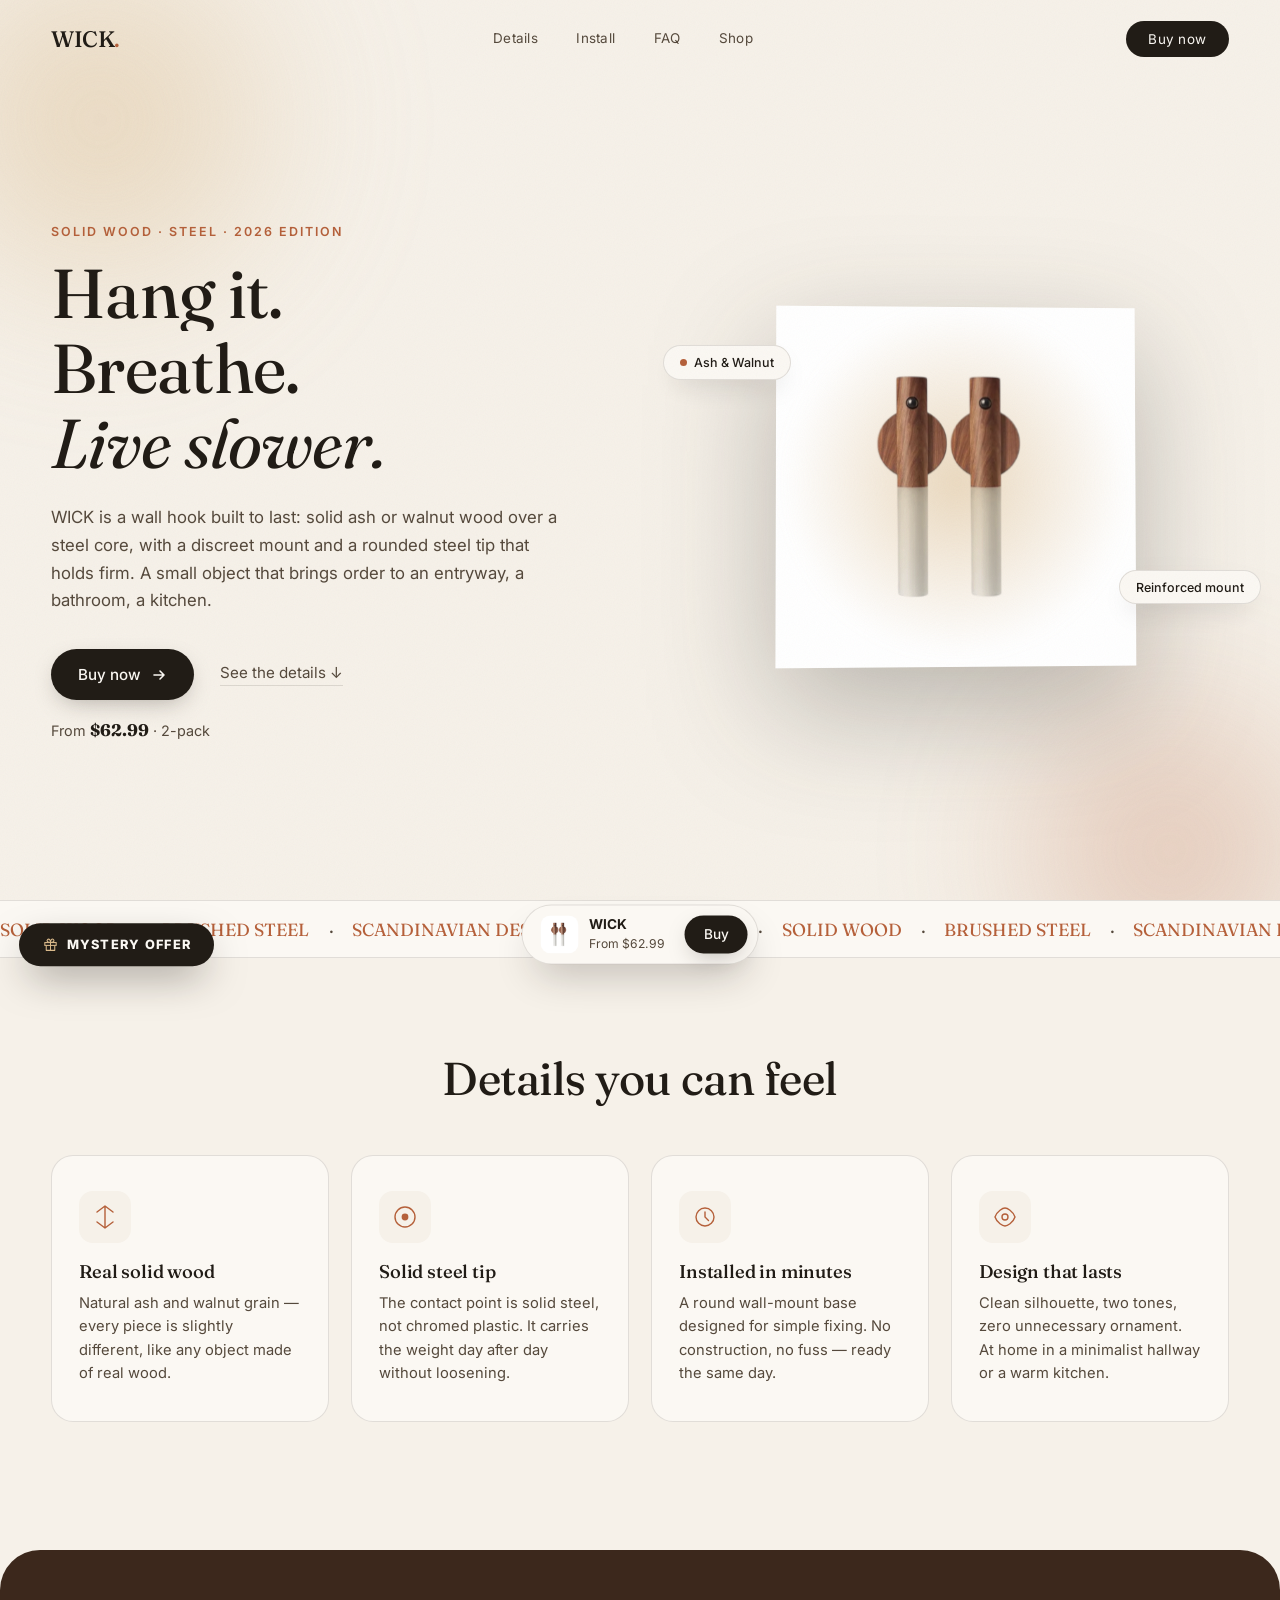
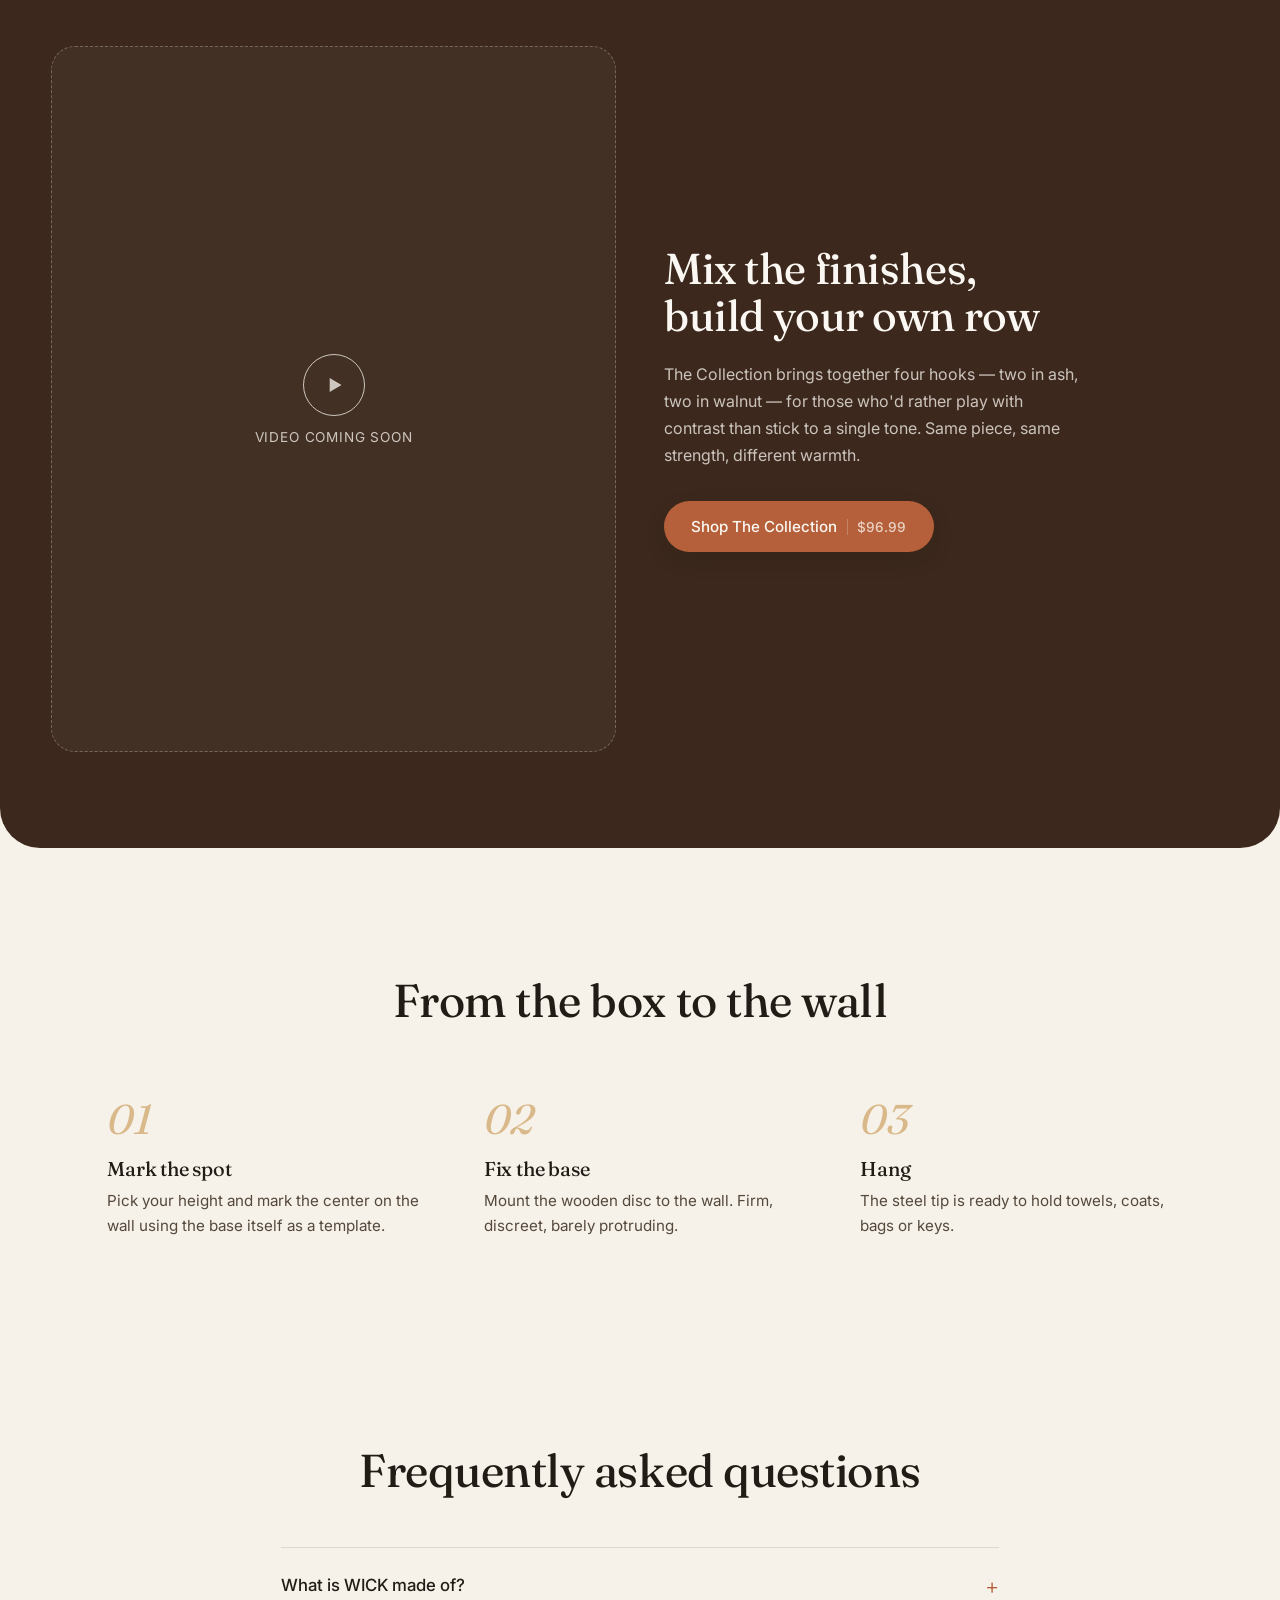
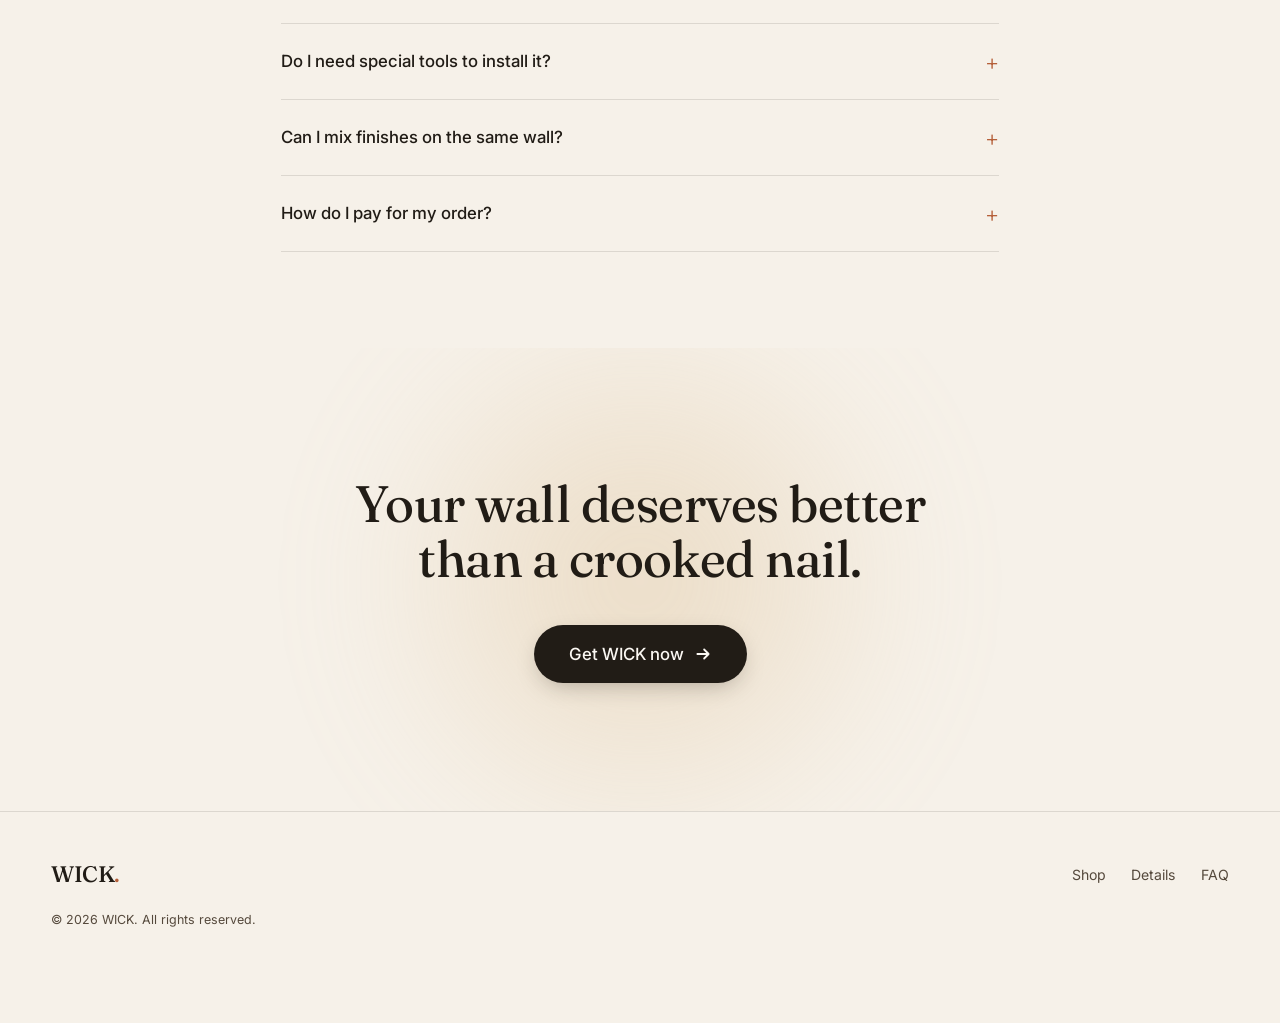
==== commit c8046a11: "Replace all emoji with line-style SVG icons Emoji in the best-for chips, benefit bullets, why-grid c" ====
--- a/index.html
+++ b/index.html
@@ -243,7 +243,7 @@
 
 <!-- PROMO PILL + CARD -->
 <div class="promo-pill" id="promoPill">
-  <span class="promo-pill-ico">🎁</span> MYSTERY OFFER
+  <span class="promo-pill-ico"><svg width="17" height="17" viewBox="0 0 24 24" fill="none"><rect x="4" y="9" width="16" height="4" stroke="currentColor" stroke-width="1.5"/><path d="M6 13v7h12v-7M12 9v11M12 9S9 9 7.8 7.8a2.1 2.1 0 0 1 3-3C12 6 12 9 12 9Zm0 0s3 0 4.2-1.2a2.1 2.1 0 0 0-3-3C12 6 12 9 12 9Z" stroke="currentColor" stroke-width="1.5" stroke-linejoin="round"/></svg></span> MYSTERY OFFER
 </div>
 <div class="promo-card" id="promoCard">
   <button class="promo-close" id="promoClose" aria-label="Close">×</button>
--- a/css/styles.css
+++ b/css/styles.css
@@ -487,6 +487,8 @@
 .compare-table td:first-child { color: var(--ink-soft); }
 .compare-hero { background: rgba(181,96,58,.07); font-weight: 500; }
 th.compare-hero { color: var(--rust); }
+.tbl-yes { color: var(--rust); vertical-align: middle; }
+.tbl-no { color: rgba(33,28,22,.35); vertical-align: middle; }
 
 /* media grid */
 .media-grid-section { padding: 6rem clamp(1.2rem, 4vw, 3.5rem); max-width: 1400px; margin: 0 auto; }
@@ -606,6 +608,8 @@
   padding: .8rem 1.3rem; font-size: .85rem;
 }
 .bestfor b { font-size: .74rem; letter-spacing: .12em; color: var(--rust); }
+.bestfor span { display: inline-flex; align-items: center; gap: .4rem; }
+.bestfor span svg { color: var(--rust); flex: 0 0 auto; }
 
 /* ---------- Benefit bullets ---------- */
 .benefit-bullets { list-style: none; display: flex; flex-direction: column; gap: 1rem; margin: 1.6rem 0 2rem; }
@@ -613,7 +617,8 @@
 .bullet-ico {
   flex: 0 0 auto; width: 42px; height: 42px; border-radius: 12px;
   background: var(--paper); border: 1px solid var(--line);
-  display: flex; align-items: center; justify-content: center; font-size: 1.15rem;
+  display: flex; align-items: center; justify-content: center;
+  color: var(--rust);
 }
 .benefit-bullets b { display: block; font-size: .98rem; }
 .benefit-bullets small { color: var(--ink-soft); font-size: .85rem; line-height: 1.45; }
@@ -676,7 +681,8 @@
   transition: background .3s ease, transform .3s var(--ease);
 }
 .why-item:hover { background: rgba(251,248,243,.1); transform: translateY(-4px); }
-.why-ico { font-size: 1.5rem; display: block; margin-bottom: .7rem; }
+.why-ico { display: block; margin-bottom: .8rem; color: var(--ash); }
+.why-ico svg { display: block; }
 .why-item b { display: block; font-size: 1.02rem; margin-bottom: .35rem; color: var(--paper); }
 .why-item p { font-size: .88rem; color: rgba(251,248,243,.65); line-height: 1.55; }
 .why .btn-cart-ghost { justify-content: center; gap: .8rem; width: auto; padding-left: 2.4rem; padding-right: 2.4rem; }
@@ -745,7 +751,7 @@
 }
 .promo-pill.show { transform: translateY(0); }
 .promo-pill:hover { background: var(--rust); }
-.promo-pill-ico { font-size: 1.05rem; animation: giftBounce 2.8s ease-in-out infinite; }
+.promo-pill-ico { display: flex; color: var(--ash); animation: giftBounce 2.8s ease-in-out infinite; }
 @keyframes giftBounce {
   0%, 80%, 100% { transform: translateY(0) rotate(0); }
   86% { transform: translateY(-4px) rotate(-8deg); }
